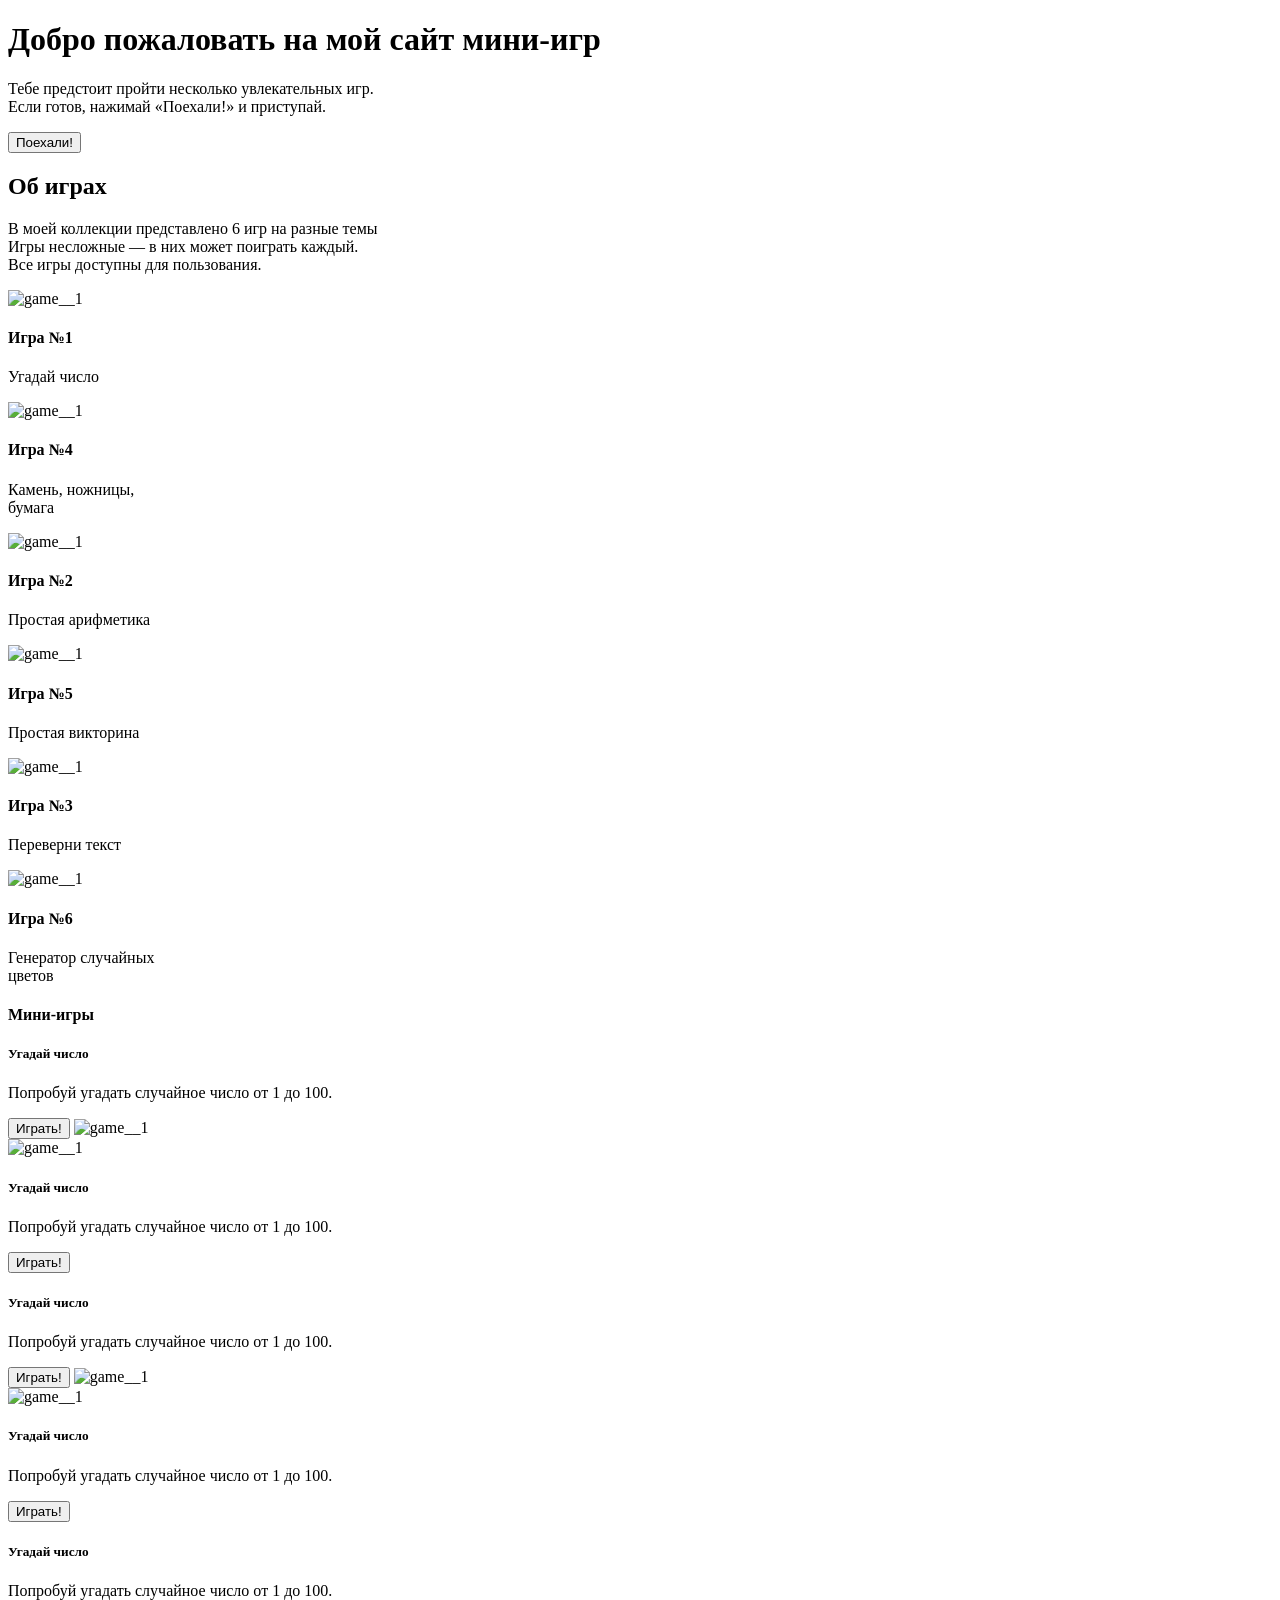
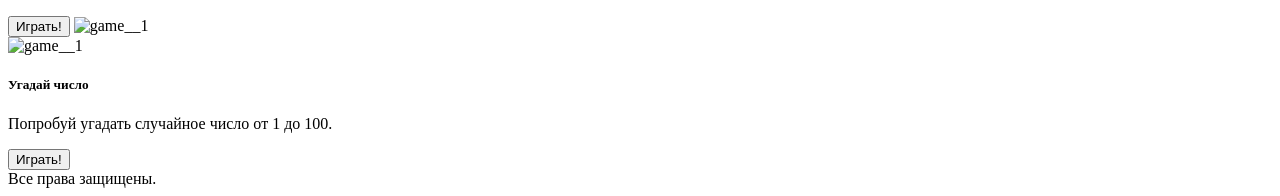
==== index.html @ 3a9af514 "new_project" ====
<!DOCTYPE html>
<html lang="en">

<head>
    <meta charset="UTF-8">
    <meta name="viewport" content="width=device-width, initial-scale=1.0">
    <link rel="stylesheet" href="../game__site/CSS/style.css">
    <link rel="preconnect" href="https://fonts.googleapis.com">
    <link rel="preconnect" href="https://fonts.gstatic.com" crossorigin>
    <link href="https://fonts.googleapis.com/css2?family=Montserrat:wght@400;500;600&display=swap" rel="stylesheet">
    <title>Game__site</title>
</head>

<body>
    <div class="top center">
        <div class="top__content">
            <h1 class="top__title">Добро пожаловать на мой сайт мини-игр</h1>
            <p class="top__subtitle">Тебе предстоит пройти несколько увлекательных игр. <br> Если готов, нажимай
                «Поехали!» и приступай.</p>
            <button class="top__btn">Поехали!</button>
        </div>
    </div>
    <main>
        <div class="for__games center">
            <h2 class="for__games-title">Об играх</h2>
            <p class="for__games-info">В моей коллекции представлено 6 игр на разные темы<br>Игры несложные — в них
                может поиграть каждый.
                <br>Все игры доступны для пользования.
            </p>

            <div class="for__games-wrapper">

                <div class="for__games-box">
                    <div class="for__games-card">
                        <img class="for__games-card__img" src="../game__site/IMG/for__games/card__1.jpeg" alt="game__1">
                        <div class="for__games-card__content">
                            <h4 class="for__games-card__content-title">Игра №1</h4>
                            <p class="for__games-card__content-game-name">Угадай число</p>
                        </div>
                    </div>
                    <div class="for__games-card for__games-card_big">
                        <img class="for__games-card__img" src="../game__site/IMG/for__games/card__4.png" alt="game__1">
                        <div class="for__games-card__content">
                            <h4 class="for__games-card__content-title">Игра №4</h4>
                            <p class="for__games-card__content-game-name">Камень, ножницы,<br>бумага</p>
                        </div>
                    </div>

                </div>

                <div class="for__games-box">
                    <div class="for__games-card">
                        <img class="for__games-card__img" src="../game__site/IMG/for__games/card__2.png" alt="game__1">
                        <div class="for__games-card__content">
                            <h4 class="for__games-card__content-title">Игра №2</h4>
                            <p class="for__games-card__content-game-name">Простая арифметика</p>
                        </div>
                    </div>
                    <div class="for__games-card ">
                        <img class="for__games-card__img" src="../game__site/IMG/for__games/card__5.png" alt="game__1">
                        <div class="for__games-card__content">
                            <h4 class="for__games-card__content-title">Игра №5</h4>
                            <p class="for__games-card__content-game-name">Простая викторина</p>
                        </div>
                    </div>


                </div>
                <div class="for__games-box">
                    <div class="for__games-card">
                        <img class="for__games-card__img" src="../game__site/IMG/for__games/card__3.png" alt="game__1">
                        <div class="for__games-card__content">
                            <h4 class="for__games-card__content-title">Игра №3</h4>
                            <p class="for__games-card__content-game-name">Переверни текст</p>
                        </div>
                    </div>
                    <div class="for__games-card">
                        <img class="for__games-card__img" src="../game__site/IMG/for__games/card__6.png" alt="game__1">
                        <div class="for__games-card__content">
                            <h4 class="for__games-card__content-title">Игра №6</h4>
                            <p class="for__games-card__content-game-name">Генератор случайных <br>цветов</p>
                        </div>
                    </div>


                </div>
            </div>

            <div class="game_list">
                <h4 class="game_list-heading">Мини-игры</h4>

                <div class="game_list-game1">
                    <h5 class="game_list-game1-heading">Угадай число</h5>
                    <p class="game_list-game1-text">Попробуй угадать случайное число от 1 до 100.</p>
                    <button class="game_list-game1-btn">Играть!</button>
                    <img class="game_list-game1-picture" src="IMG/for__games/card__1.jpeg" alt="game__1">
                </div>


                <div class="game_list-game1">
                    <img class="game_list-game1-picture" src="IMG/for__games/card__1.jpeg" alt="game__1">
                    <h5 class="game_list-game1-heading">Угадай число</h5>
                    <p class="game_list-game1-text">Попробуй угадать случайное число от 1 до 100.</p>
                    <button class="game_list-game1-btn">Играть!</button>

                </div>

                <div class="game_list-game1">
                    <h5 class="game_list-game1-heading">Угадай число</h5>
                    <p class="game_list-game1-text">Попробуй угадать случайное число от 1 до 100.</p>
                    <button class="game_list-game1-btn">Играть!</button>
                    <img class="game_list-game1-picture" src="IMG/for__games/card__1.jpeg" alt="game__1">
                </div>


                <div class="game_list-game1">
                    <img class="game_list-game1-picture" src="IMG/for__games/card__1.jpeg" alt="game__1">
                    <h5 class="game_list-game1-heading">Угадай число</h5>
                    <p class="game_list-game1-text">Попробуй угадать случайное число от 1 до 100.</p>
                    <button class="game_list-game1-btn">Играть!</button>

                </div>

                <div class="game_list-game1">
                    <h5 class="game_list-game1-heading">Угадай число</h5>
                    <p class="game_list-game1-text">Попробуй угадать случайное число от 1 до 100.</p>
                    <button class="game_list-game1-btn">Играть!</button>
                    <img class="game_list-game1-picture" src="IMG/for__games/card__1.jpeg" alt="game__1">
                </div>


                <div class="game_list-game1">
                    <img class="game_list-game1-picture" src="IMG/for__games/card__1.jpeg" alt="game__1">
                    <h5 class="game_list-game1-heading">Угадай число</h5>
                    <p class="game_list-game1-text">Попробуй угадать случайное число от 1 до 100.</p>
                    <button class="game_list-game1-btn">Играть!</button>

                </div>


            </div>


    </main>

    <footer class="footer">
        Все права защищены.
    </footer>

    </div>
</body>

</html>
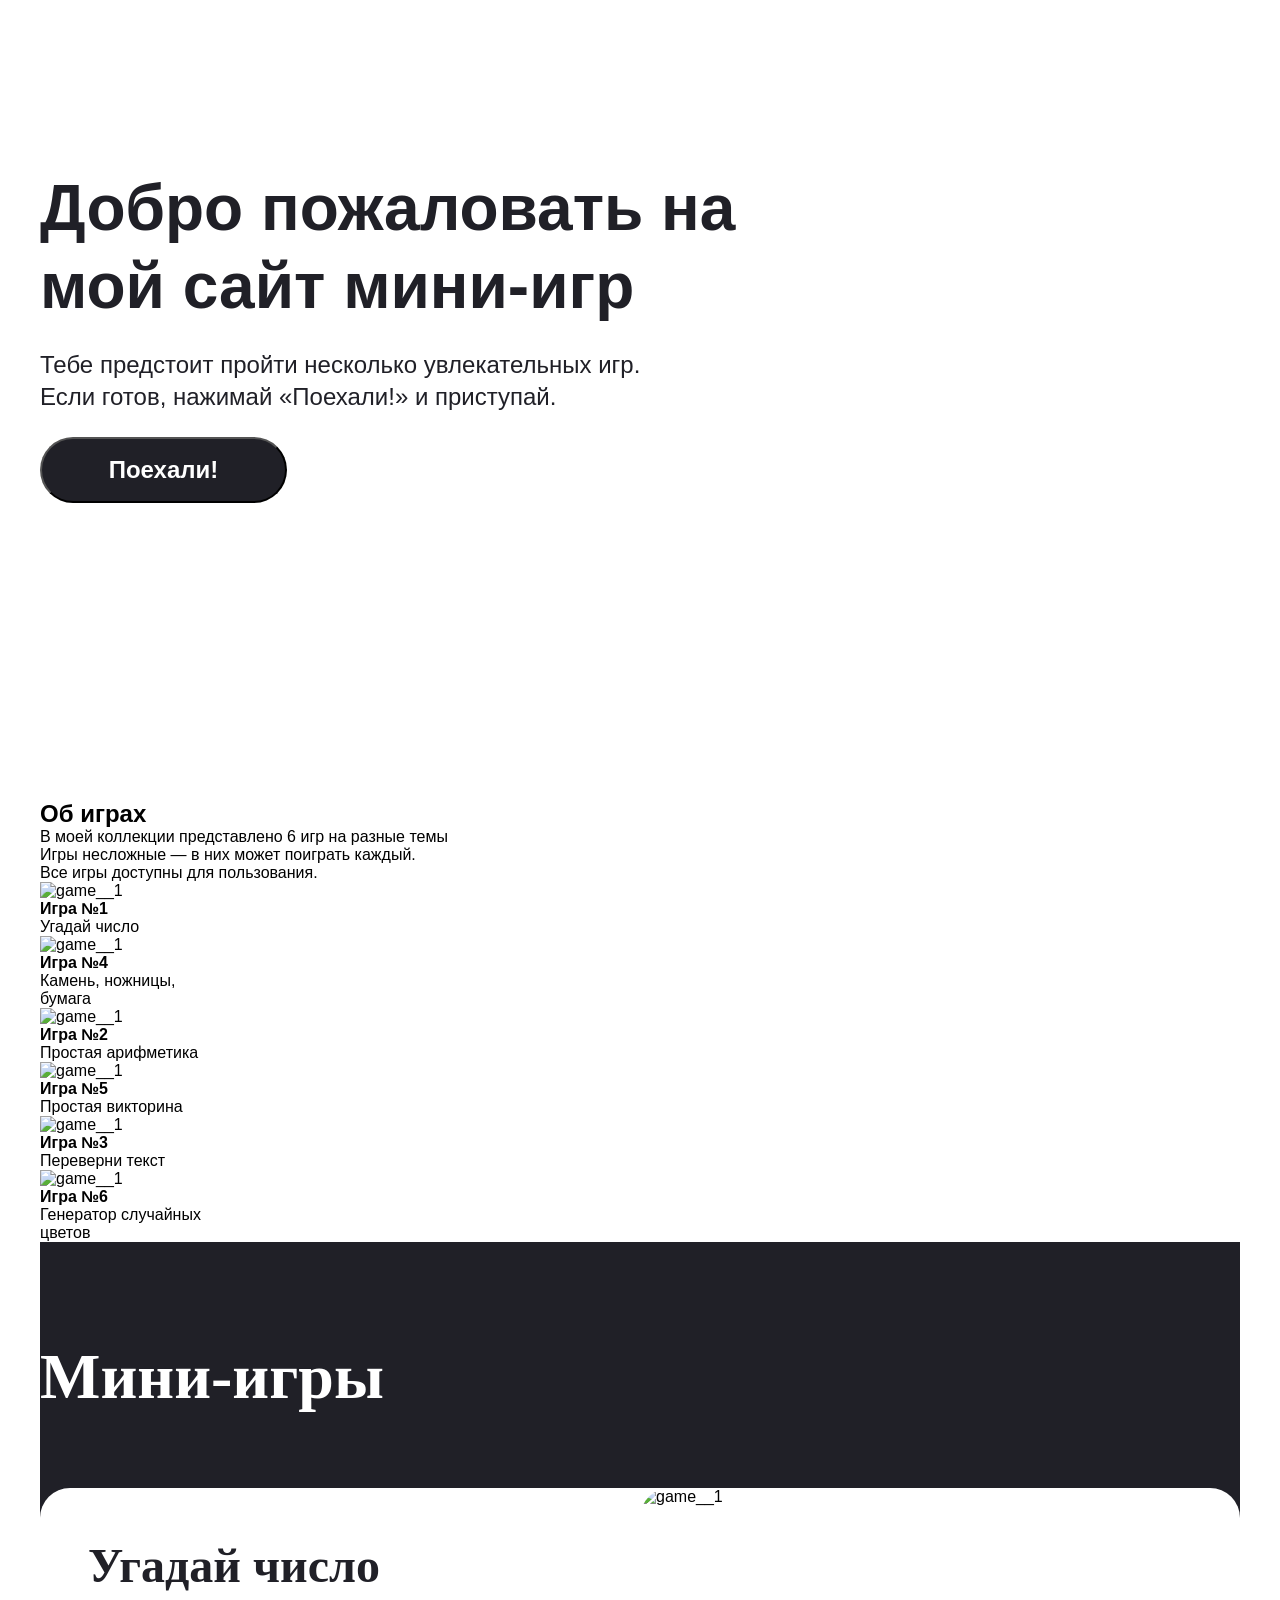
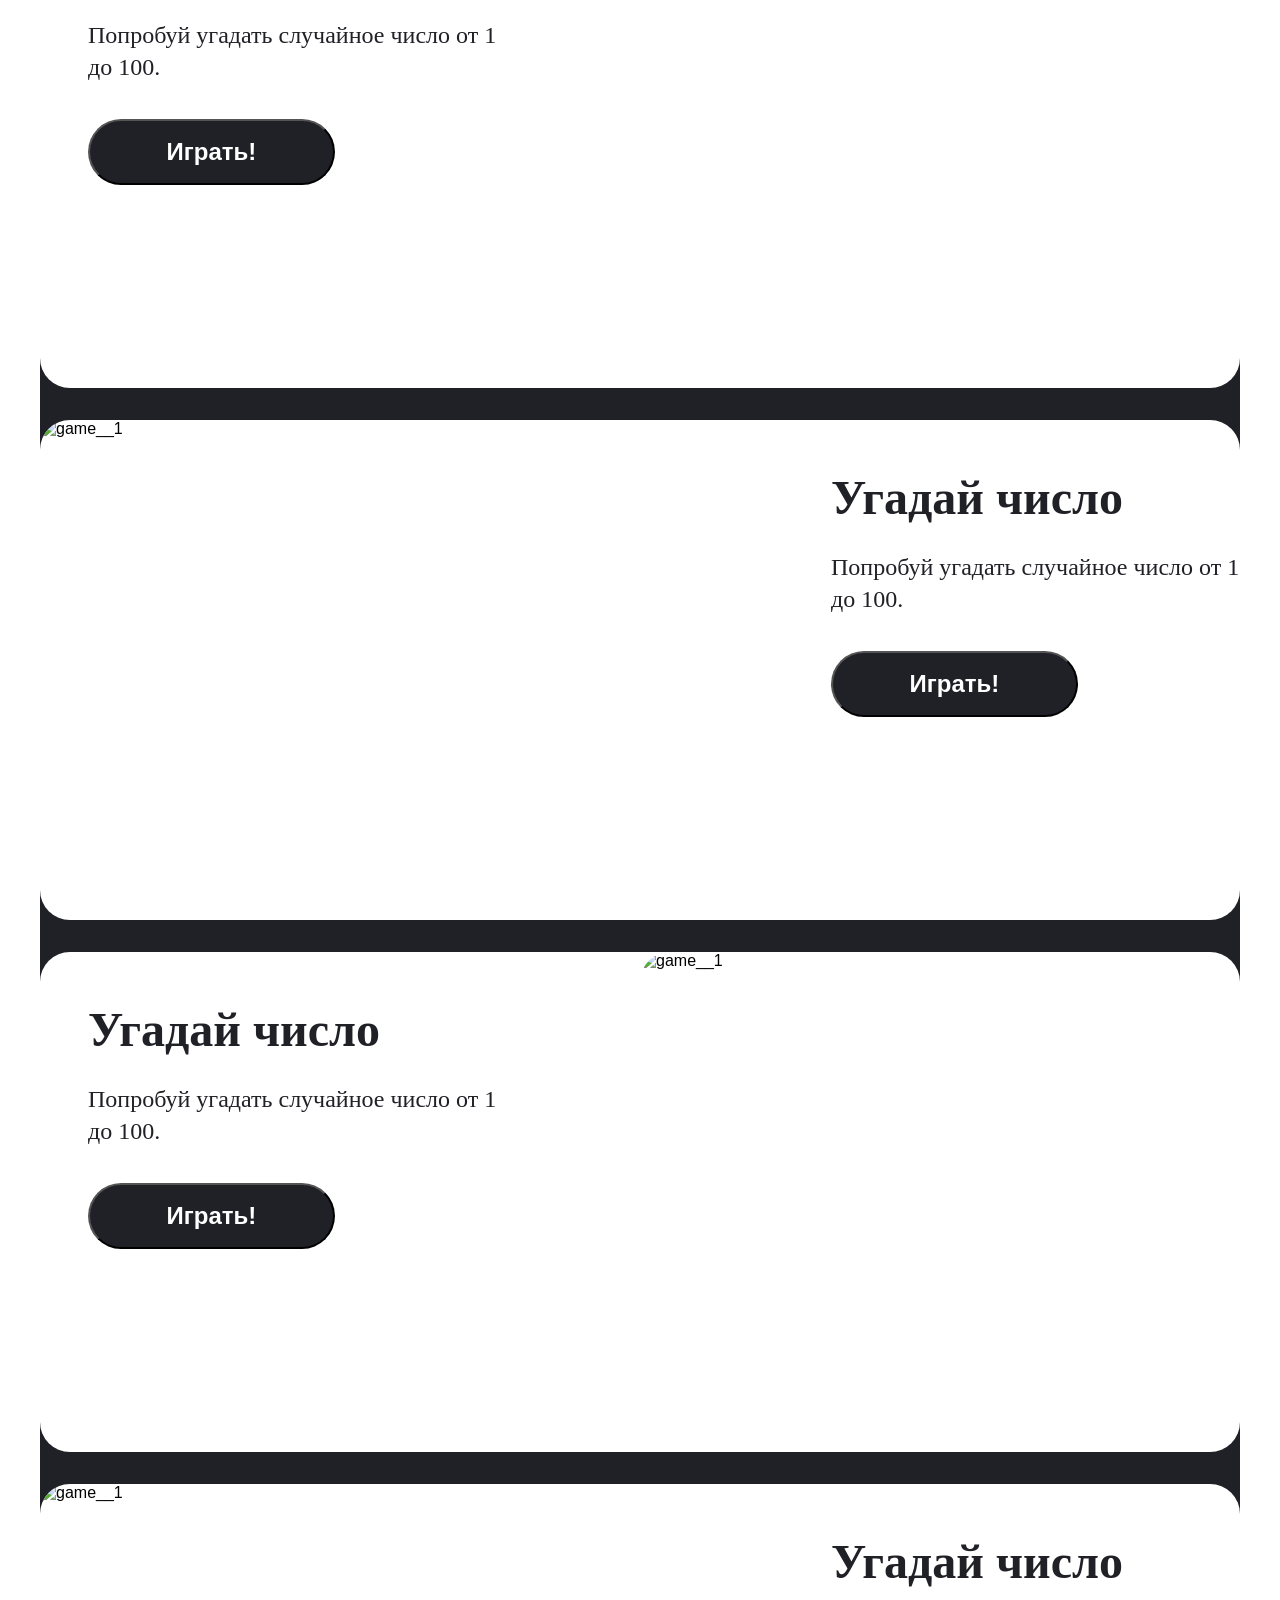
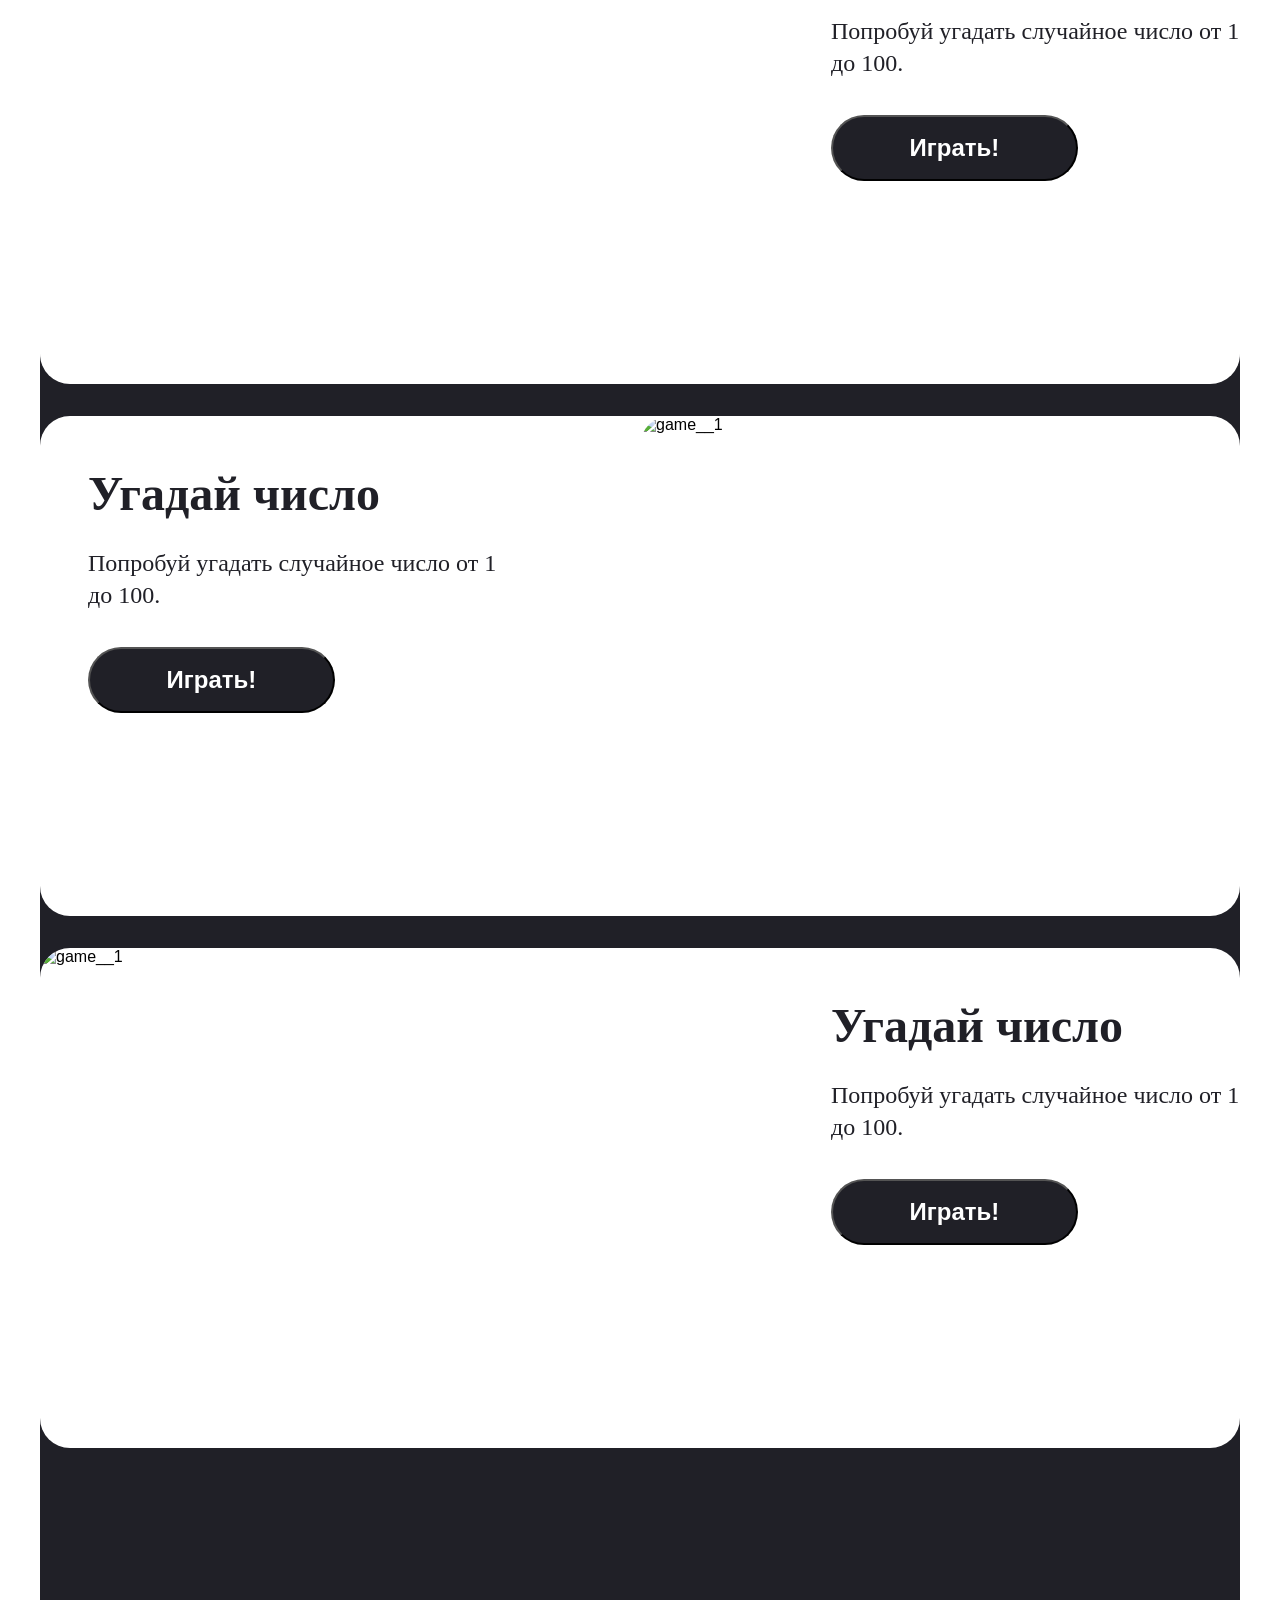
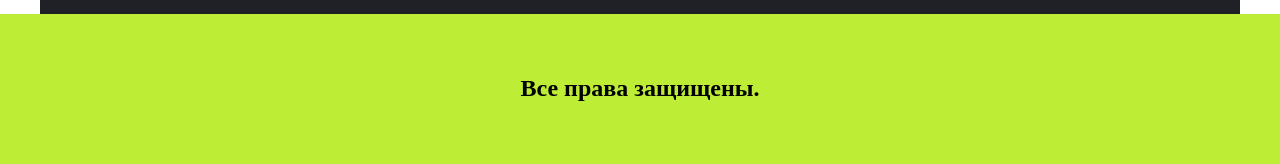
==== commit 6c6d170c: "Merge branch 'main' of https://github.com/lois12/game__site" ====
--- a/index.html
+++ b/index.html
@@ -4,7 +4,7 @@
 <head>
     <meta charset="UTF-8">
     <meta name="viewport" content="width=device-width, initial-scale=1.0">
-    <link rel="stylesheet" href="../game__site/CSS/style.css">
+    <link rel="stylesheet" href="CSS/style.css">
     <link rel="preconnect" href="https://fonts.googleapis.com">
     <link rel="preconnect" href="https://fonts.gstatic.com" crossorigin>
     <link href="https://fonts.googleapis.com/css2?family=Montserrat:wght@400;500;600&display=swap" rel="stylesheet">
--- a/CSS/style.css
+++ b/CSS/style.css
@@ -0,0 +1,305 @@
+html {
+  scroll-behavior: smooth;
+}
+
+a {
+  text-decoration: none;
+}
+
+* {
+  margin: 0;
+  padding: 0;
+  box-sizing: border-box;
+  font-family: "montserrat", sans-serif;
+}
+
+.center {
+  padding-left: calc(50% - 600px);
+  padding-right: calc(50% - 600px);
+}
+
+.top {
+  background-image: url(../IMG/top__img.jpeg);
+  background-repeat: no-repeat;
+  background-position: right;
+  background-size: cover;
+  height: 800px;
+}
+.top__content {
+  display: flex;
+  flex-direction: column;
+  row-gap: 24px;
+  justify-content: start;
+  align-items: start;
+}
+.top__title {
+  color: rgb(32, 32, 39);
+  font-size: 64px;
+  font-weight: 700;
+  line-height: 78px;
+  letter-spacing: 0px;
+  text-align: left;
+  max-width: 769px;
+  padding-top: 169px;
+}
+.top__subtitle {
+  width: 700px;
+  color: rgb(32, 32, 39);
+  font-size: 24px;
+  font-weight: 400;
+  line-height: 32px;
+  letter-spacing: 0px;
+  text-align: left;
+  max-width: 769px;
+}
+.top__btn {
+  width: 247px;
+  height: 66px;
+  border-radius: 60px;
+  background: rgb(32, 32, 39);
+  color: rgb(255, 255, 255);
+  font-size: 24px;
+  font-weight: 600;
+  line-height: 141.69%;
+  letter-spacing: 0%;
+  text-align: center;
+  transition: 2s;
+}
+.top__btn:hover {
+  color: rgb(0, 0, 0);
+  border: 1px solid rgb(0, 0, 0);
+  background: rgb(255, 255, 255);
+  cursor: pointer;
+}
+
+.top__line {
+  background-color: rgb(188, 236, 48);
+}
+
+.line__content {
+  display: flex;
+  align-items: center;
+  gap: 51px;
+}
+
+.separator {
+  background: rgb(32, 32, 39);
+}
+
+.footer {
+  background: rgb(189, 237, 53);
+  background-size: contain;
+}
+.footer__content {
+  color: rgb(0, 0, 0);
+  font-size: 24px;
+  font-weight: 600;
+  line-height: 29px;
+  letter-spacing: 0px;
+  text-align: center;
+  padding-top: 61px;
+  padding-bottom: 60px;
+}
+
+.for-games {
+  box-sizing: border-box;
+  background: url(../IMG/for__games/for__gamesBG.png);
+  background-repeat: no-repeat;
+  background-color: rgb(32, 32, 39);
+  background-position: center;
+  background-size: cover;
+  padding-bottom: 50px;
+}
+
+.for-games__title {
+  color: rgb(255, 255, 255);
+  font-size: 64px;
+  font-weight: 700;
+  line-height: 78px;
+  letter-spacing: 0px;
+  text-align: left;
+  padding-top: 94px;
+  padding-bottom: 24px;
+}
+
+.for-games__info {
+  color: rgb(255, 255, 255);
+  font-size: 24px;
+  font-weight: 400;
+  line-height: 32px;
+  letter-spacing: 0px;
+  text-align: left;
+  padding-bottom: 72px;
+  width: 788px;
+}
+
+.for-games__box {
+  display: flex;
+  flex-direction: column;
+  flex-wrap: wrap;
+  gap: 32px;
+}
+
+.for-games__wrapper {
+  display: flex;
+  gap: 32px;
+}
+
+.for-games__card {
+  background-color: rgb(255, 255, 255);
+  width: 378px;
+  border-radius: 30px;
+}
+
+.for-games__card-img {
+  border-radius: 30px;
+}
+
+.for-games__card-content {
+  display: flex;
+  flex-direction: column;
+  row-gap: 26px;
+  padding: 32px 36px 32px 32px;
+}
+
+.for-games__card-content-title {
+  color: rgb(32, 32, 39);
+  font-size: 16px;
+  font-weight: 500;
+  line-height: 110%;
+  letter-spacing: 0px;
+  text-align: left;
+  border-radius: 52.58px;
+  background: rgb(247, 247, 247);
+  width: 108px;
+  height: 36px;
+  padding-left: 16px;
+  padding-right: 16px;
+  padding-top: 8px;
+  padding-bottom: 10px;
+}
+
+.for-games__card-content-game-name {
+  width: 300px;
+  color: rgb(32, 32, 39);
+  font-size: 32px;
+  font-weight: 700;
+  line-height: 39px;
+  letter-spacing: 0px;
+  text-align: left;
+}
+
+.for-games__card:hover {
+  transform: scale(103%);
+  transition-delay: 0.2s;
+  transition: 0, 3s;
+}
+
+.game_list {
+  background-color: rgb(32, 32, 39);
+  box-sizing: border-box;
+  background: url(../IMG/for__games/for__gamesBG.png);
+  background-repeat: no-repeat;
+  background-color: rgb(32, 32, 39);
+  background-position: center;
+  background-size: cover;
+  padding-bottom: 134px;
+}
+
+.game_list-heading {
+  color: rgb(255, 255, 255);
+  font-family: Montserrat;
+  font-size: 64px;
+  font-weight: 700;
+  line-height: 78px;
+  letter-spacing: 0px;
+  text-align: left;
+  padding-top: 96px;
+  padding-bottom: 72px;
+}
+
+.game_list-game1 {
+  display: flex;
+  flex-direction: column;
+  flex-wrap: wrap;
+  height: 500px;
+  background-color: rgb(255, 255, 255);
+  justify-content: flex-start;
+  align-items: flex-start;
+  border-radius: 30px;
+  align-content: space-between;
+  margin-bottom: 32px;
+}
+
+.game_list-game1:hover {
+  transform: scale(103%);
+  transition-delay: 0.2s;
+  transition: 0, 3s;
+}
+
+.game_list-game1-heading {
+  color: rgb(32, 32, 39);
+  font-family: Montserrat;
+  font-size: 48px;
+  font-weight: 700;
+  line-height: 59px;
+  letter-spacing: 0px;
+  text-align: left;
+  padding-top: 48px;
+  padding-left: 48px;
+}
+
+.game_list-game1-text {
+  color: rgb(32, 32, 39);
+  font-family: Montserrat;
+  font-size: 24px;
+  font-weight: 400;
+  line-height: 32px;
+  letter-spacing: 0px;
+  text-align: left;
+  padding-top: 24px;
+  padding-left: 48px;
+  width: 457px;
+}
+
+.game_list-game1-btn {
+  margin-top: 36px;
+  margin-left: 48px;
+  width: 247px;
+  height: 66px;
+  border-radius: 60px;
+  background: rgb(32, 32, 39);
+  color: rgb(255, 255, 255);
+  font-size: 24px;
+  font-weight: 600;
+  line-height: 141.69%;
+  letter-spacing: 0%;
+  text-align: center;
+}
+
+.game_list-game1-btn:hover {
+  color: rgb(0, 0, 0);
+  border: 1px solid rgb(0, 0, 0);
+  background: rgb(255, 255, 255);
+  cursor: pointer;
+}
+
+.game_list-game1-picture {
+  width: 600px;
+  height: 500px;
+  flex-direction: column;
+  border-radius: 30px;
+}
+
+.footer {
+  height: 150px;
+  background-color: rgb(189, 237, 53);
+  color: rgb(0, 0, 0);
+  font-family: Montserrat;
+  font-size: 24px;
+  font-weight: 600;
+  line-height: 29px;
+  letter-spacing: 0px;
+  text-align: center;
+  padding-top: 60px;
+}/*# sourceMappingURL=style.css.map */
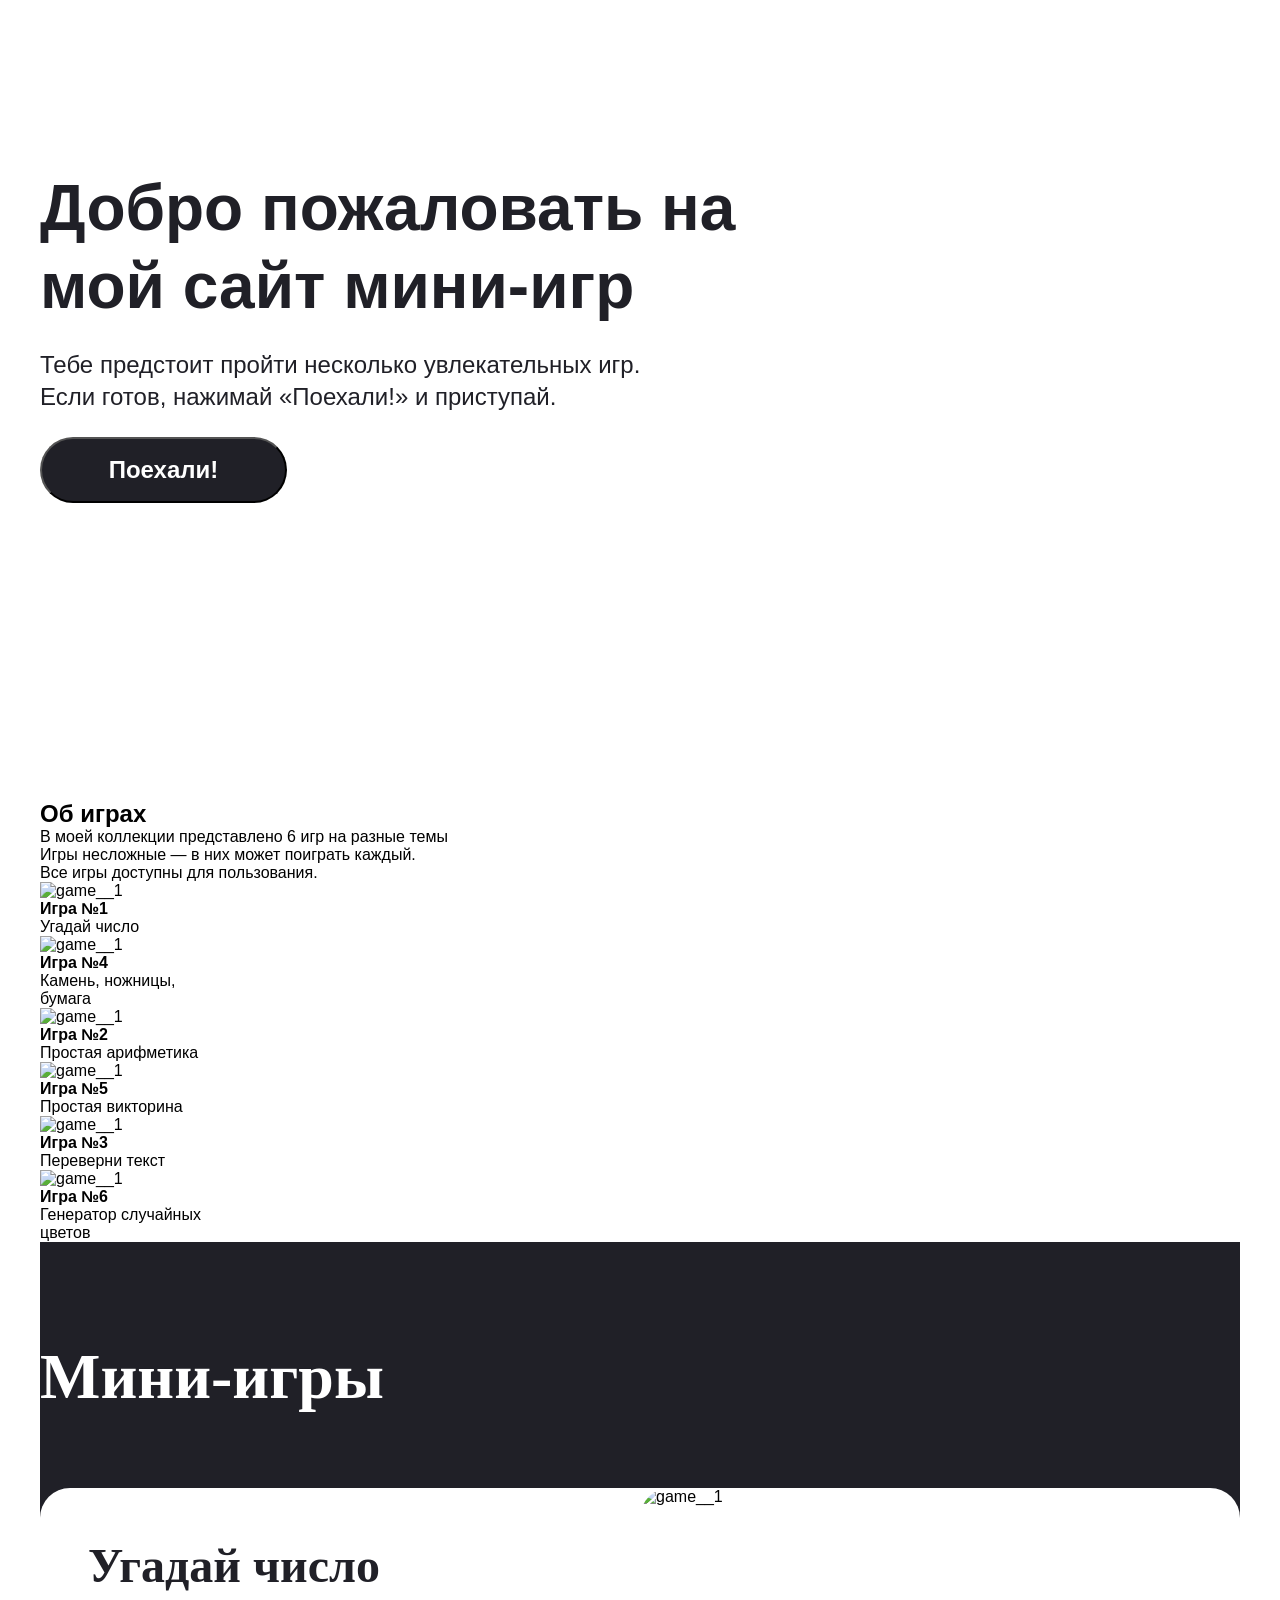
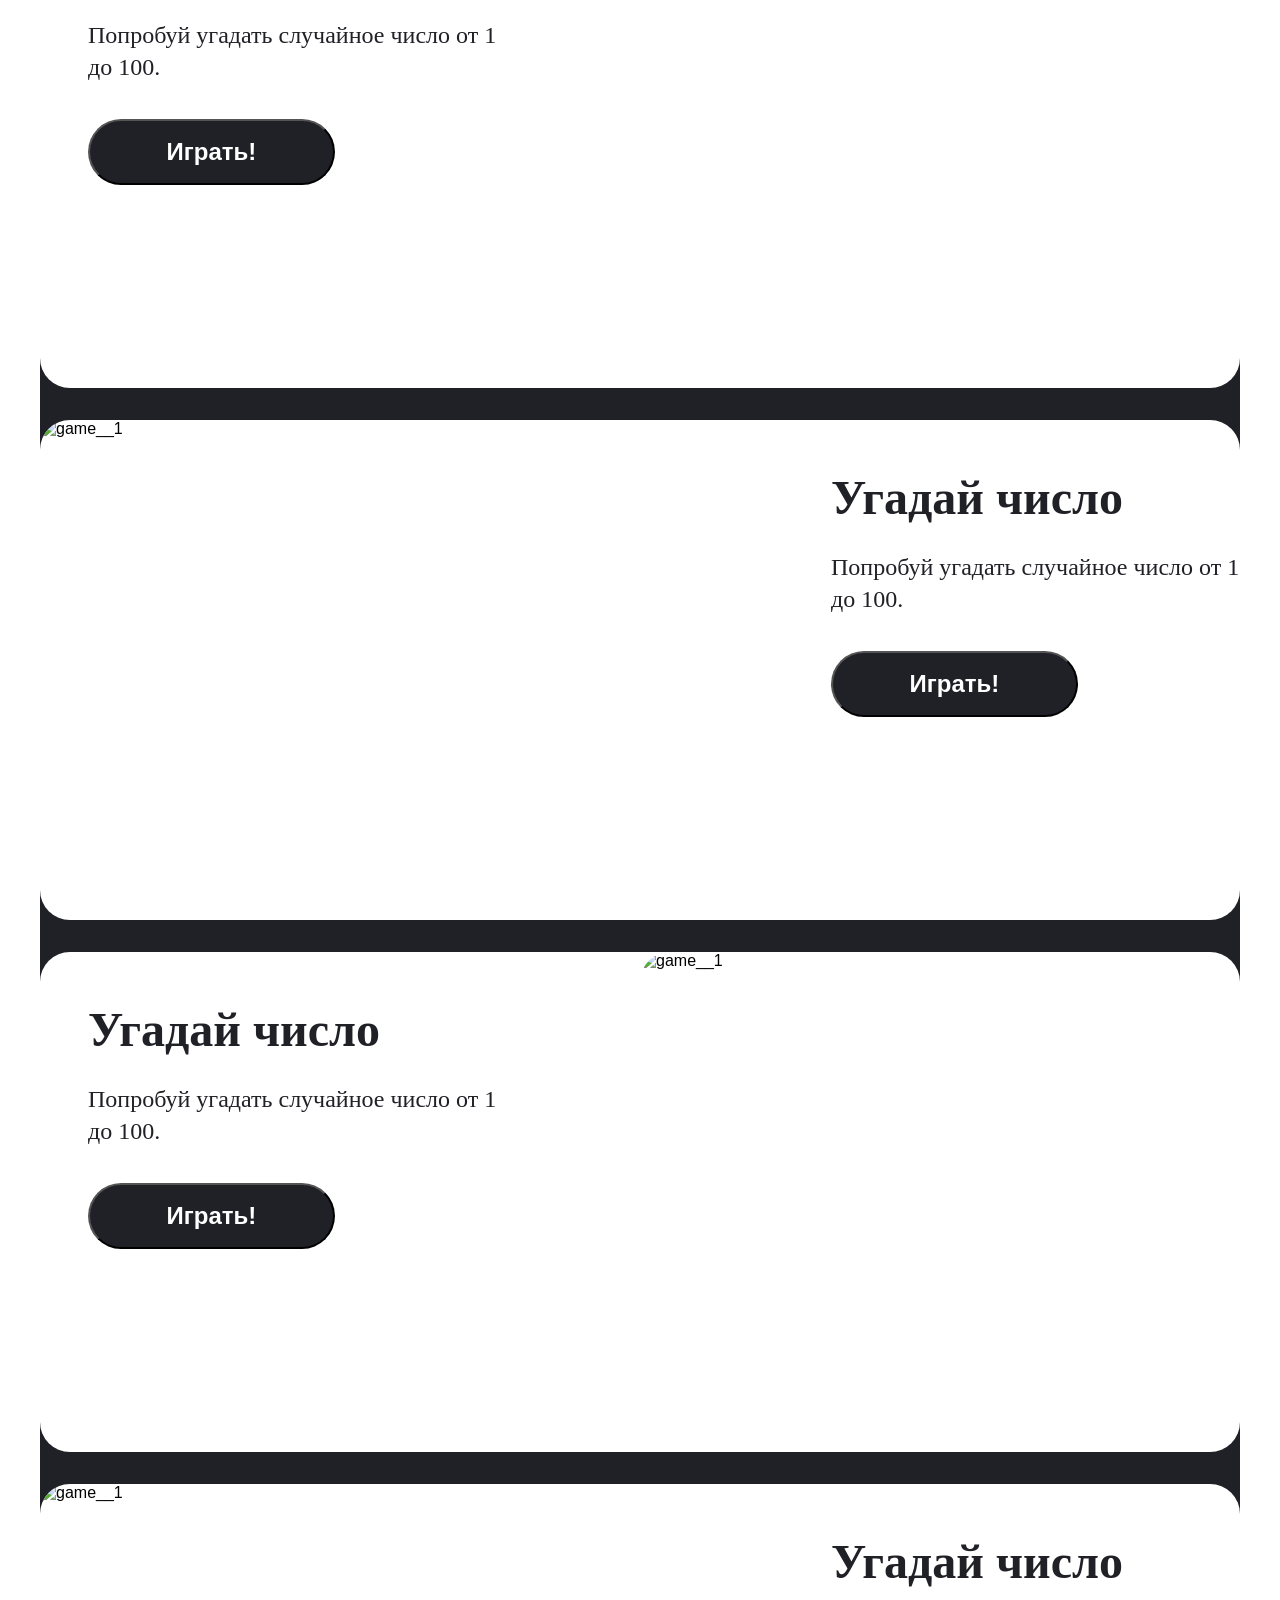
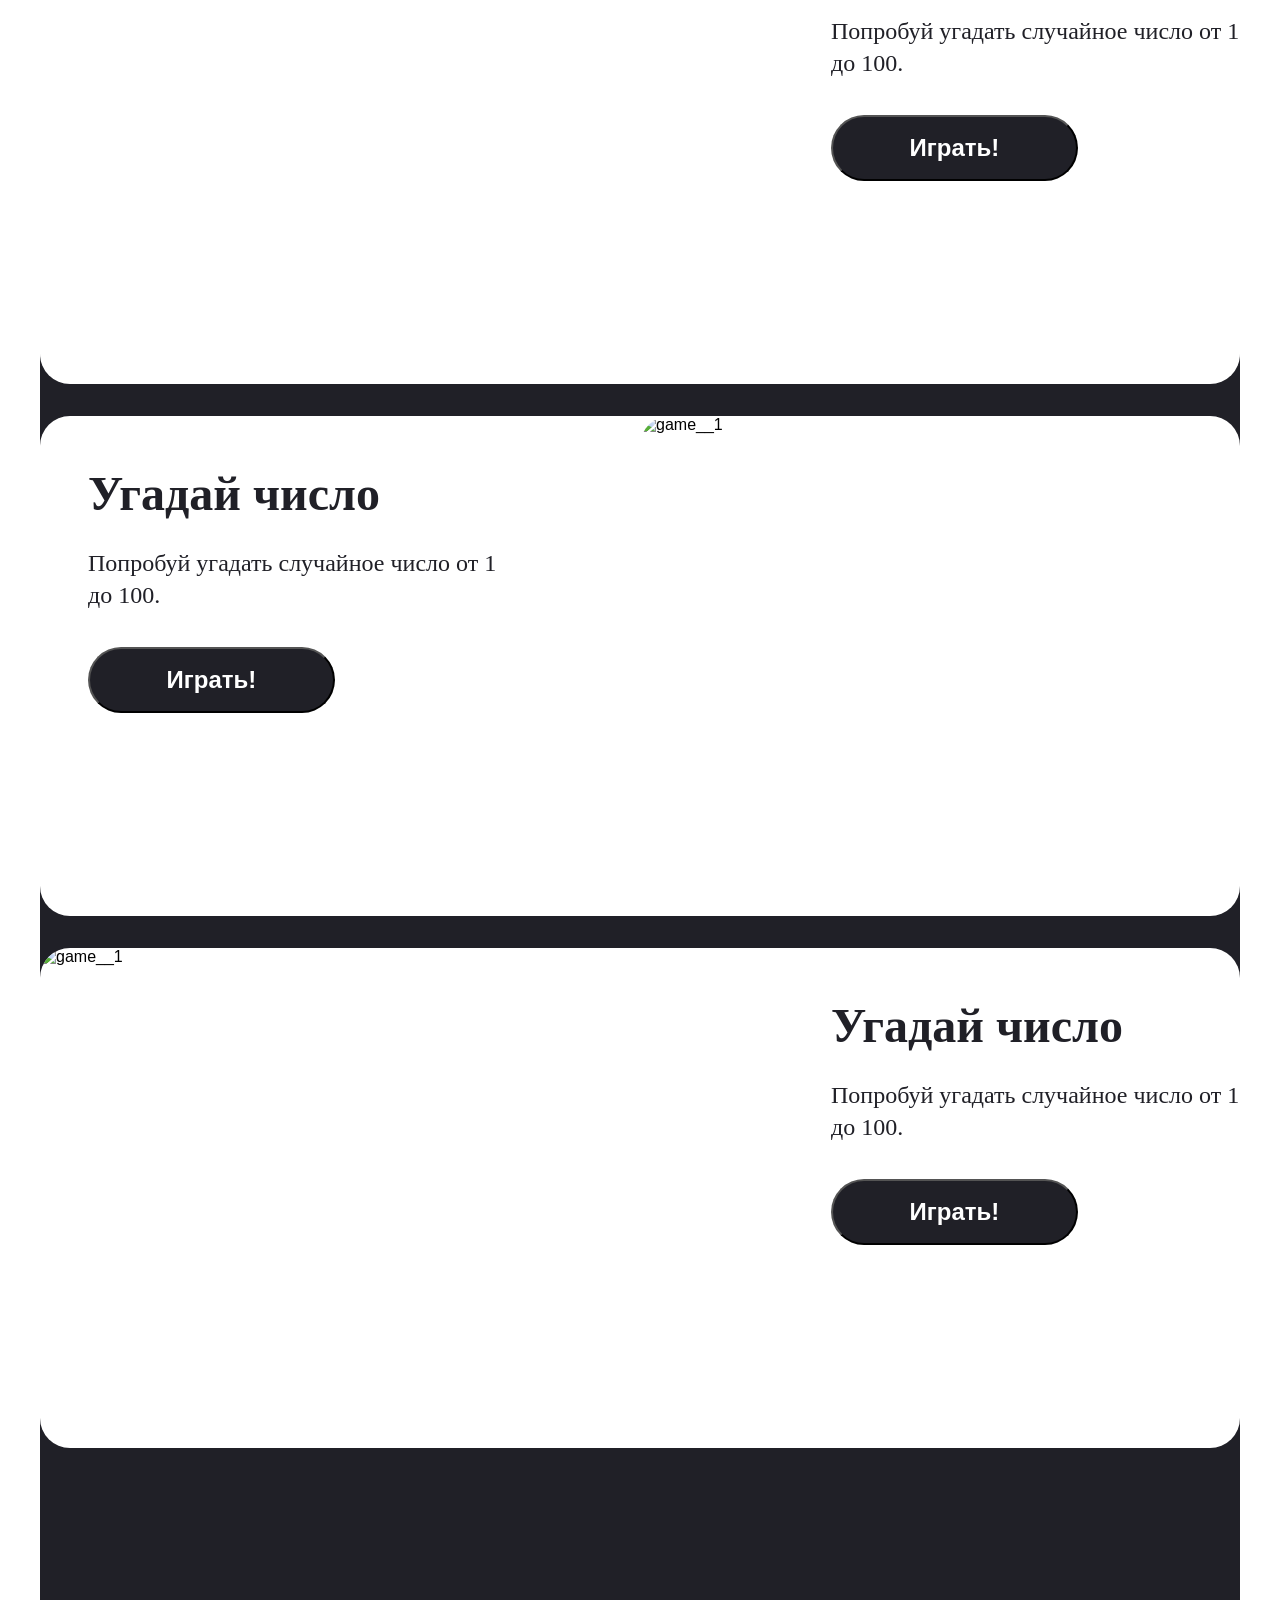
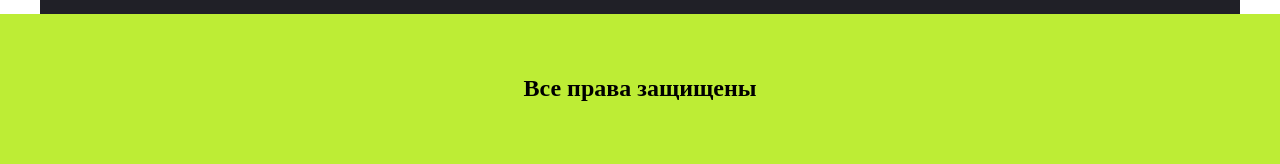
==== commit 03854051: "message" ====
--- a/index.html
+++ b/index.html
@@ -144,7 +144,7 @@
     </main>
 
     <footer class="footer">
-        Все права защищены.
+        Все права защищены
     </footer>
 
     </div>
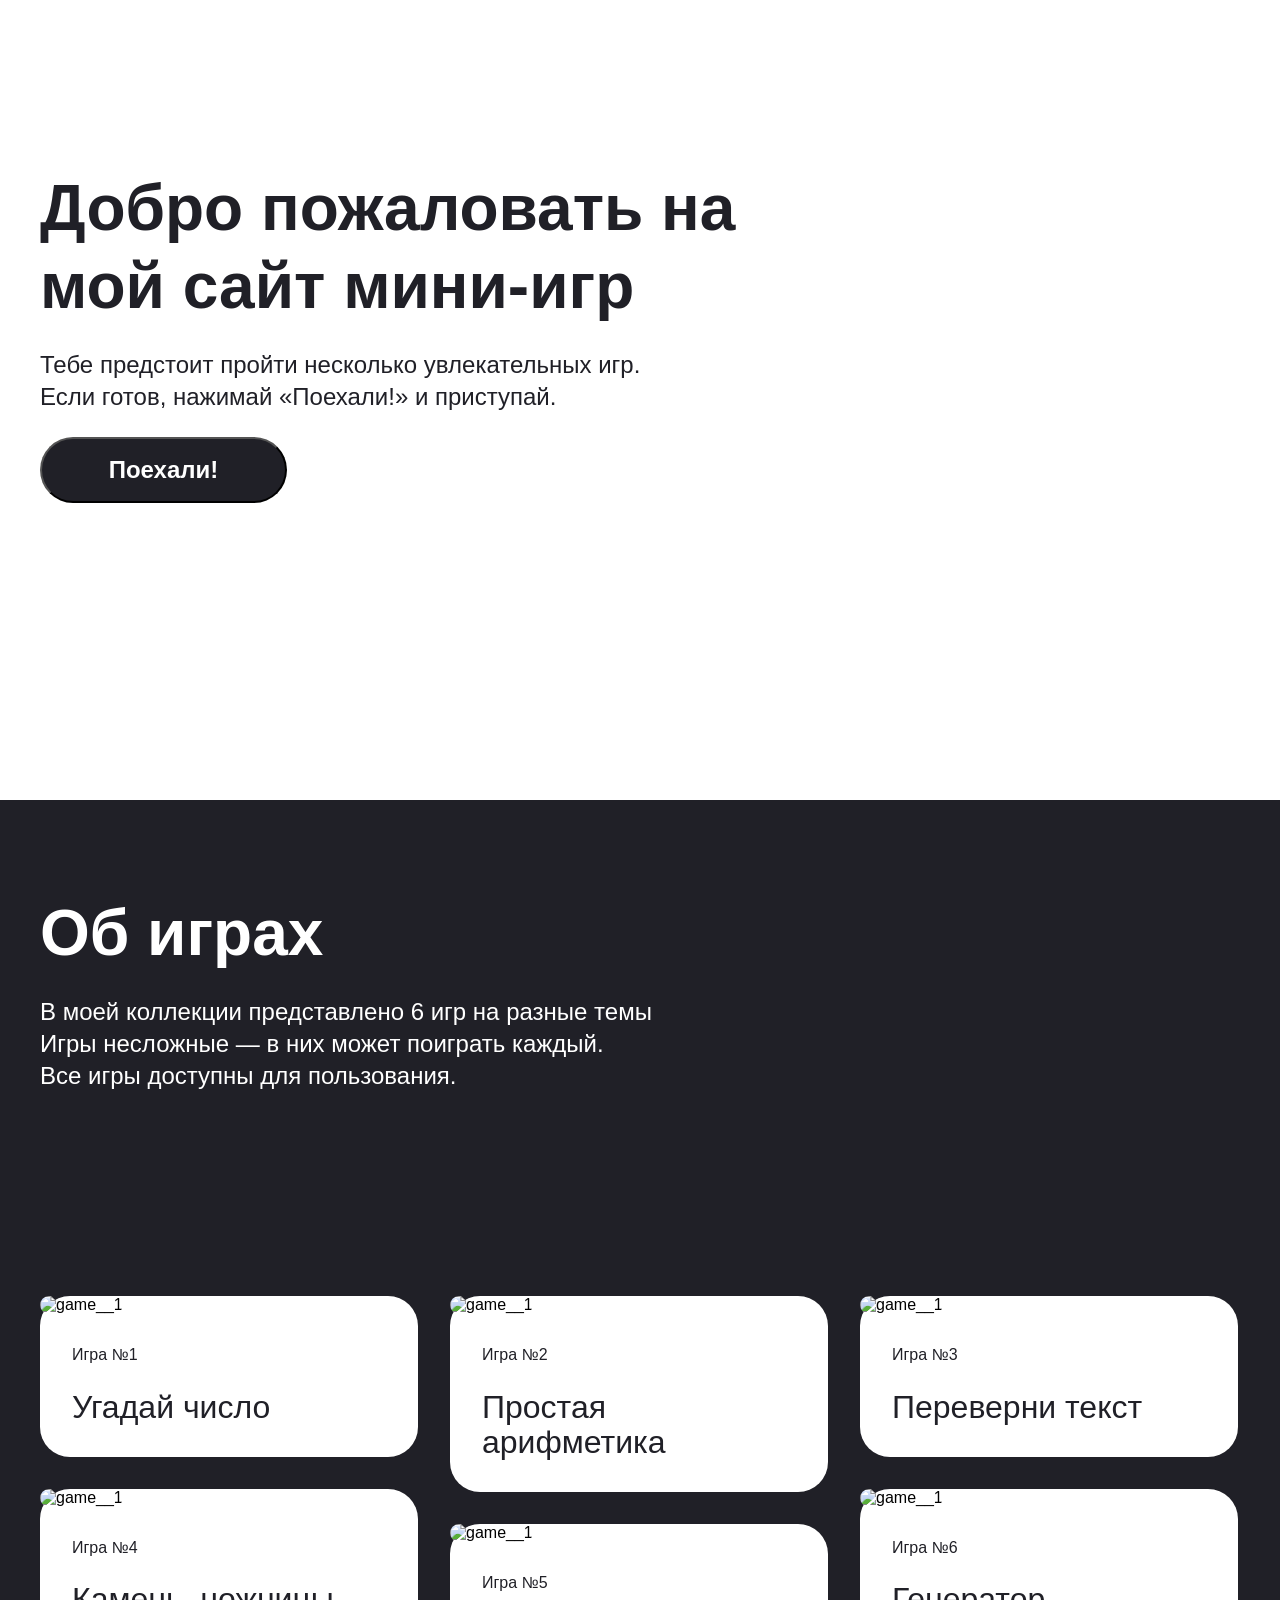
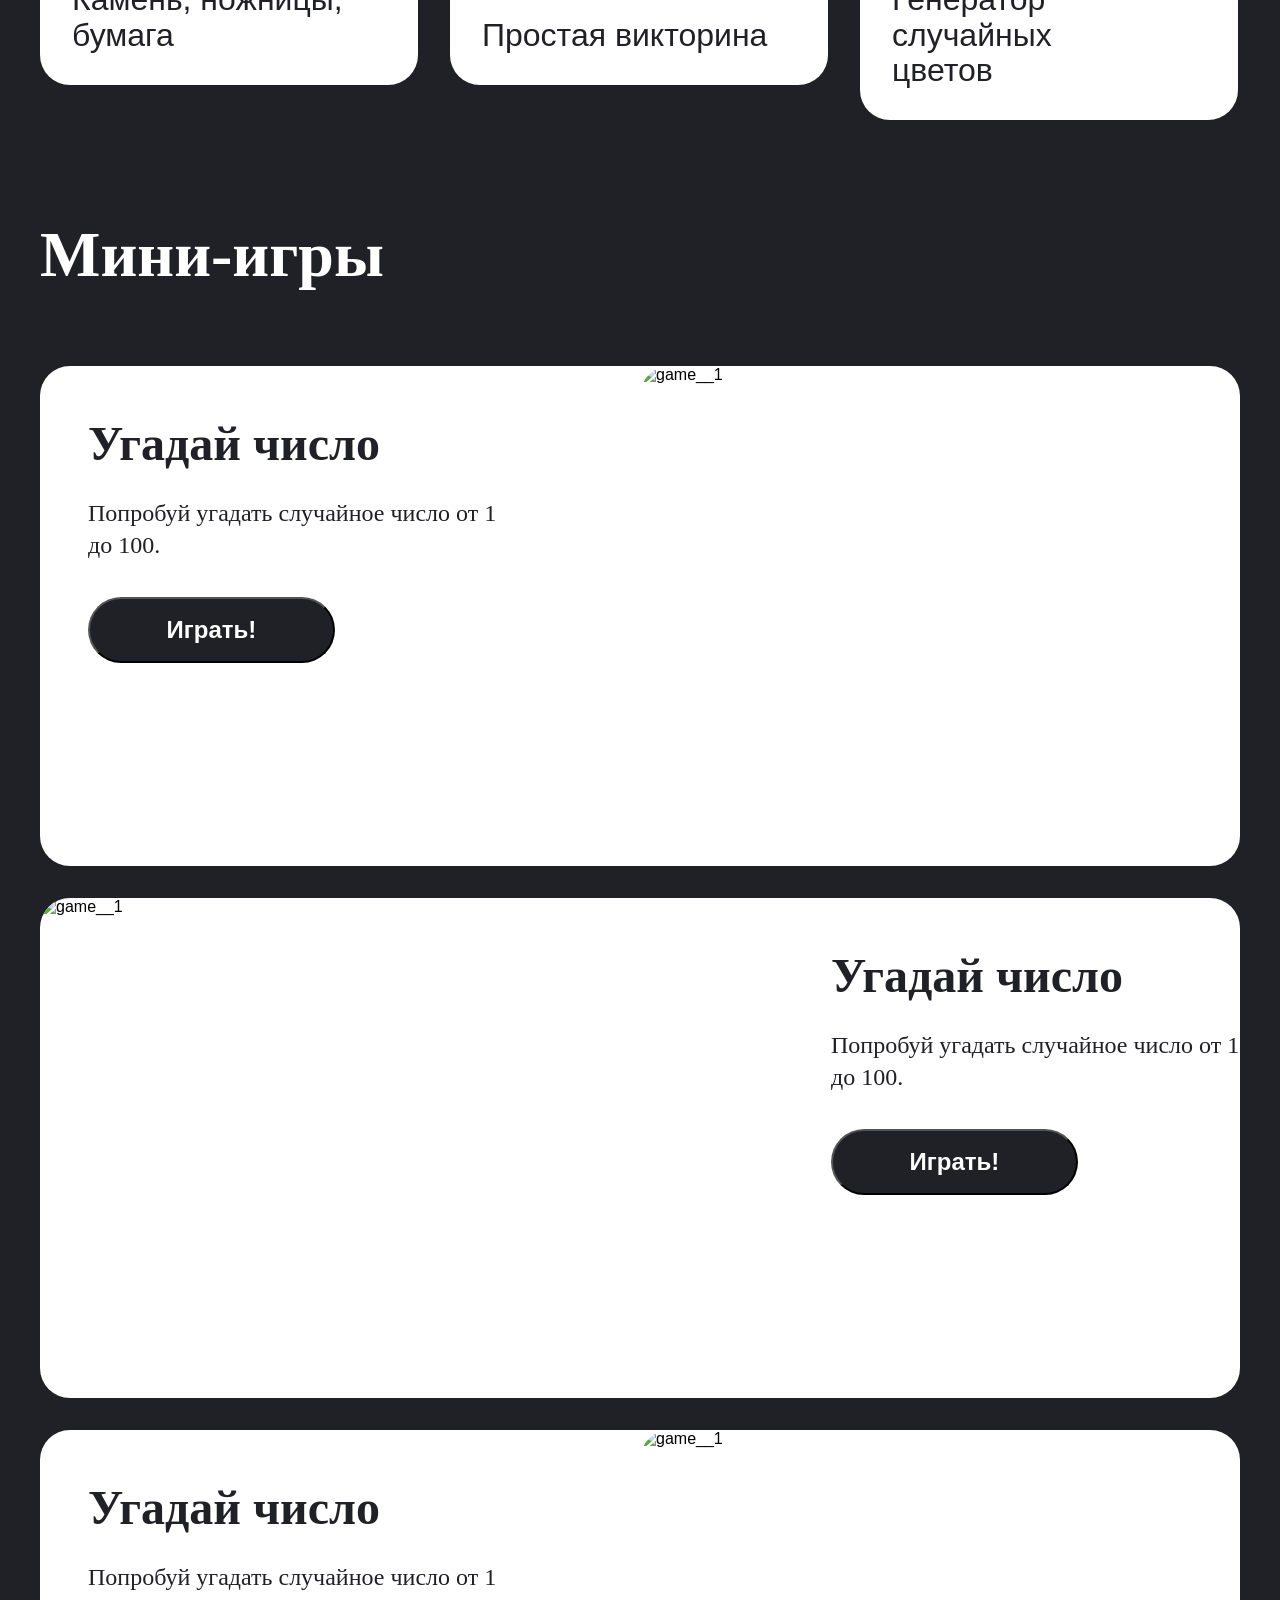
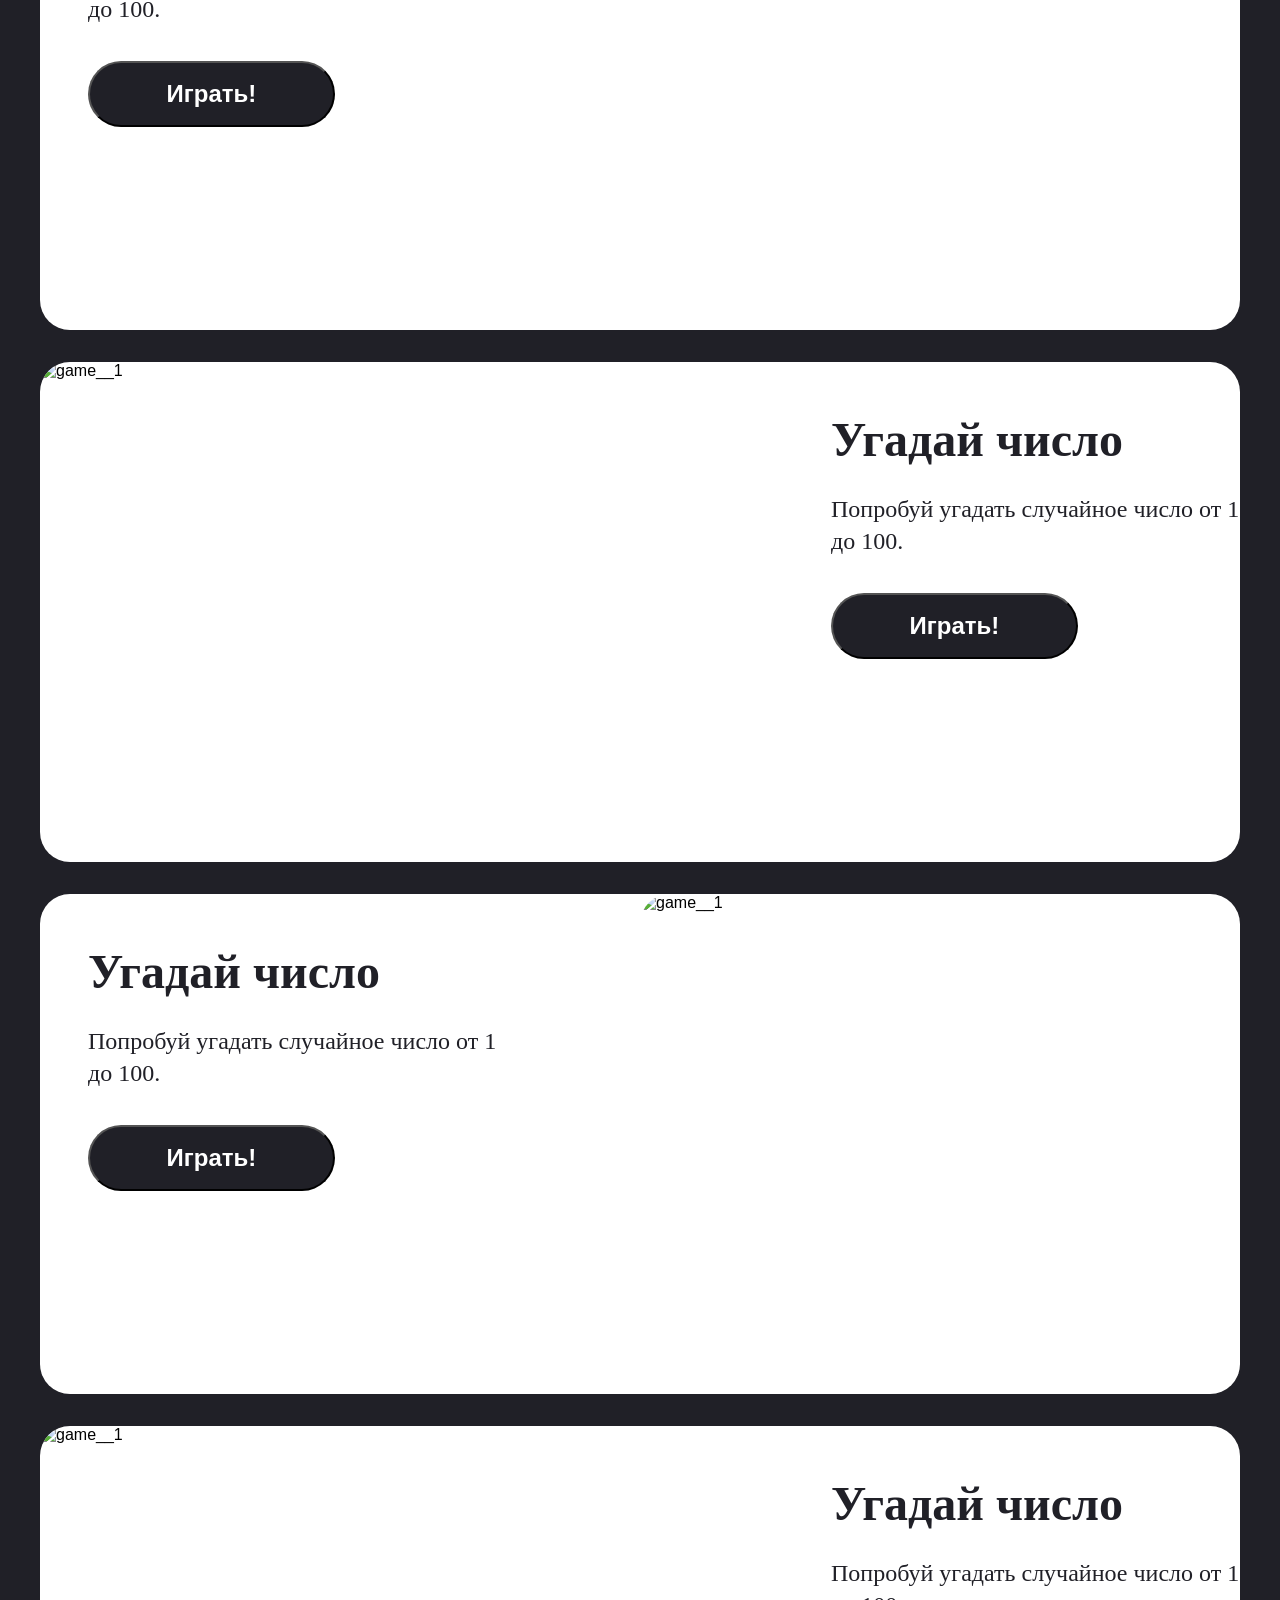
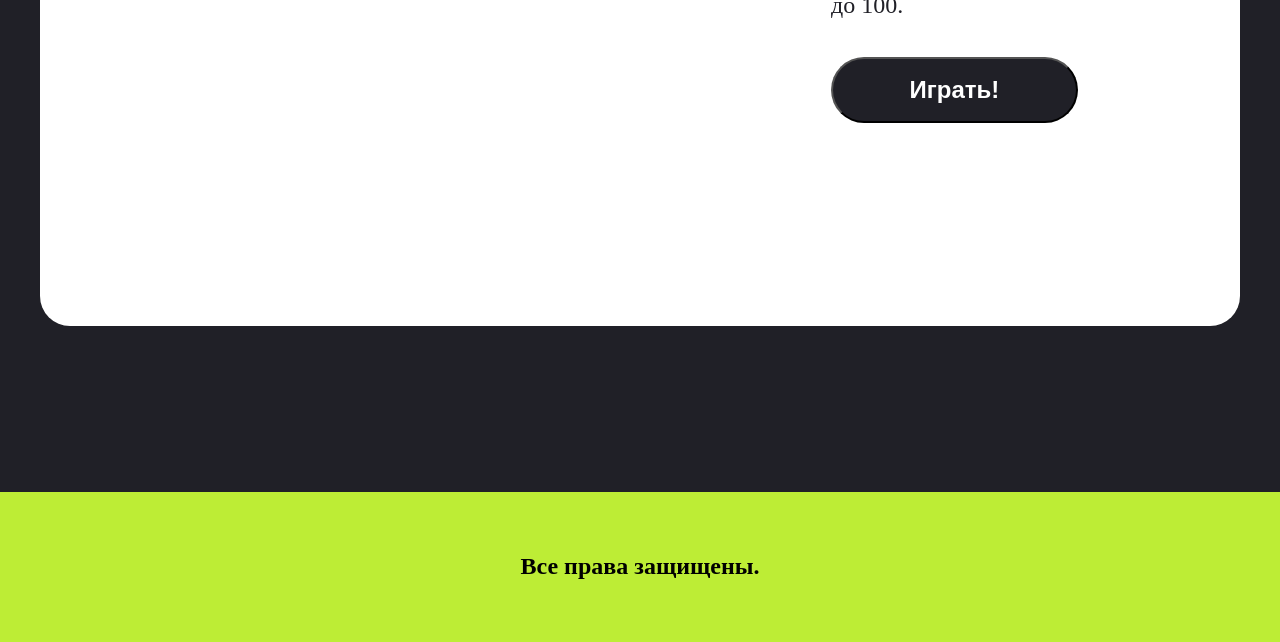
==== commit ba38a9ca: "homework 2.5" ====
--- a/index.html
+++ b/index.html
@@ -144,10 +144,14 @@
     </main>
 
     <footer class="footer">
-        Все права защищены
+        Все права защищены.
     </footer>
 
     </div>
+
+    <script src="Script.js"></script>
+
+
 </body>
 
 </html>
--- a/CSS/style.css
+++ b/CSS/style.css
@@ -1,11 +1,3 @@
-html {
-  scroll-behavior: smooth;
-}
-
-a {
-  text-decoration: none;
-}
-
 * {
   margin: 0;
   padding: 0;
@@ -21,7 +13,7 @@
 .top {
   background-image: url(../IMG/top__img.jpeg);
   background-repeat: no-repeat;
-  background-position: right;
+  background-position: center;
   background-size: cover;
   height: 800px;
 }
@@ -43,7 +35,6 @@
   padding-top: 169px;
 }
 .top__subtitle {
-  width: 700px;
   color: rgb(32, 32, 39);
   font-size: 24px;
   font-weight: 400;
@@ -72,46 +63,16 @@
   cursor: pointer;
 }
 
-.top__line {
-  background-color: rgb(188, 236, 48);
-}
-
-.line__content {
-  display: flex;
-  align-items: center;
-  gap: 51px;
-}
-
-.separator {
-  background: rgb(32, 32, 39);
-}
-
-.footer {
-  background: rgb(189, 237, 53);
-  background-size: contain;
-}
-.footer__content {
-  color: rgb(0, 0, 0);
-  font-size: 24px;
-  font-weight: 600;
-  line-height: 29px;
-  letter-spacing: 0px;
-  text-align: center;
-  padding-top: 61px;
-  padding-bottom: 60px;
-}
-
-.for-games {
+.for__games {
+  background-color: rgb(32, 32, 39);
   box-sizing: border-box;
   background: url(../IMG/for__games/for__gamesBG.png);
   background-repeat: no-repeat;
   background-color: rgb(32, 32, 39);
   background-position: center;
   background-size: cover;
-  padding-bottom: 50px;
-}
-
-.for-games__title {
+}
+.for__games-title {
   color: rgb(255, 255, 255);
   font-size: 64px;
   font-weight: 700;
@@ -121,8 +82,7 @@
   padding-top: 94px;
   padding-bottom: 24px;
 }
-
-.for-games__info {
+.for__games-info {
   color: rgb(255, 255, 255);
   font-size: 24px;
   font-weight: 400;
@@ -132,64 +92,50 @@
   padding-bottom: 72px;
   width: 788px;
 }
-
-.for-games__box {
+.for__games-box {
   display: flex;
   flex-direction: column;
   flex-wrap: wrap;
   gap: 32px;
-}
-
-.for-games__wrapper {
+  padding-top: 132px;
+}
+.for__games-wrapper {
   display: flex;
   gap: 32px;
 }
 
-.for-games__card {
+.for__games-card {
   background-color: rgb(255, 255, 255);
   width: 378px;
   border-radius: 30px;
 }
-
-.for-games__card-img {
-  border-radius: 30px;
-}
-
-.for-games__card-content {
+.for__games-card__img {
+  border-radius: 30px;
+}
+.for__games-card__content {
   display: flex;
   flex-direction: column;
   row-gap: 26px;
   padding: 32px 36px 32px 32px;
 }
-
-.for-games__card-content-title {
+.for__games-card__content-title {
   color: rgb(32, 32, 39);
   font-size: 16px;
   font-weight: 500;
   line-height: 110%;
   letter-spacing: 0px;
   text-align: left;
-  border-radius: 52.58px;
-  background: rgb(247, 247, 247);
-  width: 108px;
-  height: 36px;
-  padding-left: 16px;
-  padding-right: 16px;
-  padding-top: 8px;
-  padding-bottom: 10px;
-}
-
-.for-games__card-content-game-name {
-  width: 300px;
+}
+.for__games-card__content-game-name {
   color: rgb(32, 32, 39);
   font-size: 32px;
-  font-weight: 700;
-  line-height: 39px;
-  letter-spacing: 0px;
-  text-align: left;
-}
-
-.for-games__card:hover {
+  font-weight: 500;
+  line-height: 110%;
+  letter-spacing: 0px;
+  text-align: left;
+}
+
+.for__games-card:hover {
   transform: scale(103%);
   transition-delay: 0.2s;
   transition: 0, 3s;
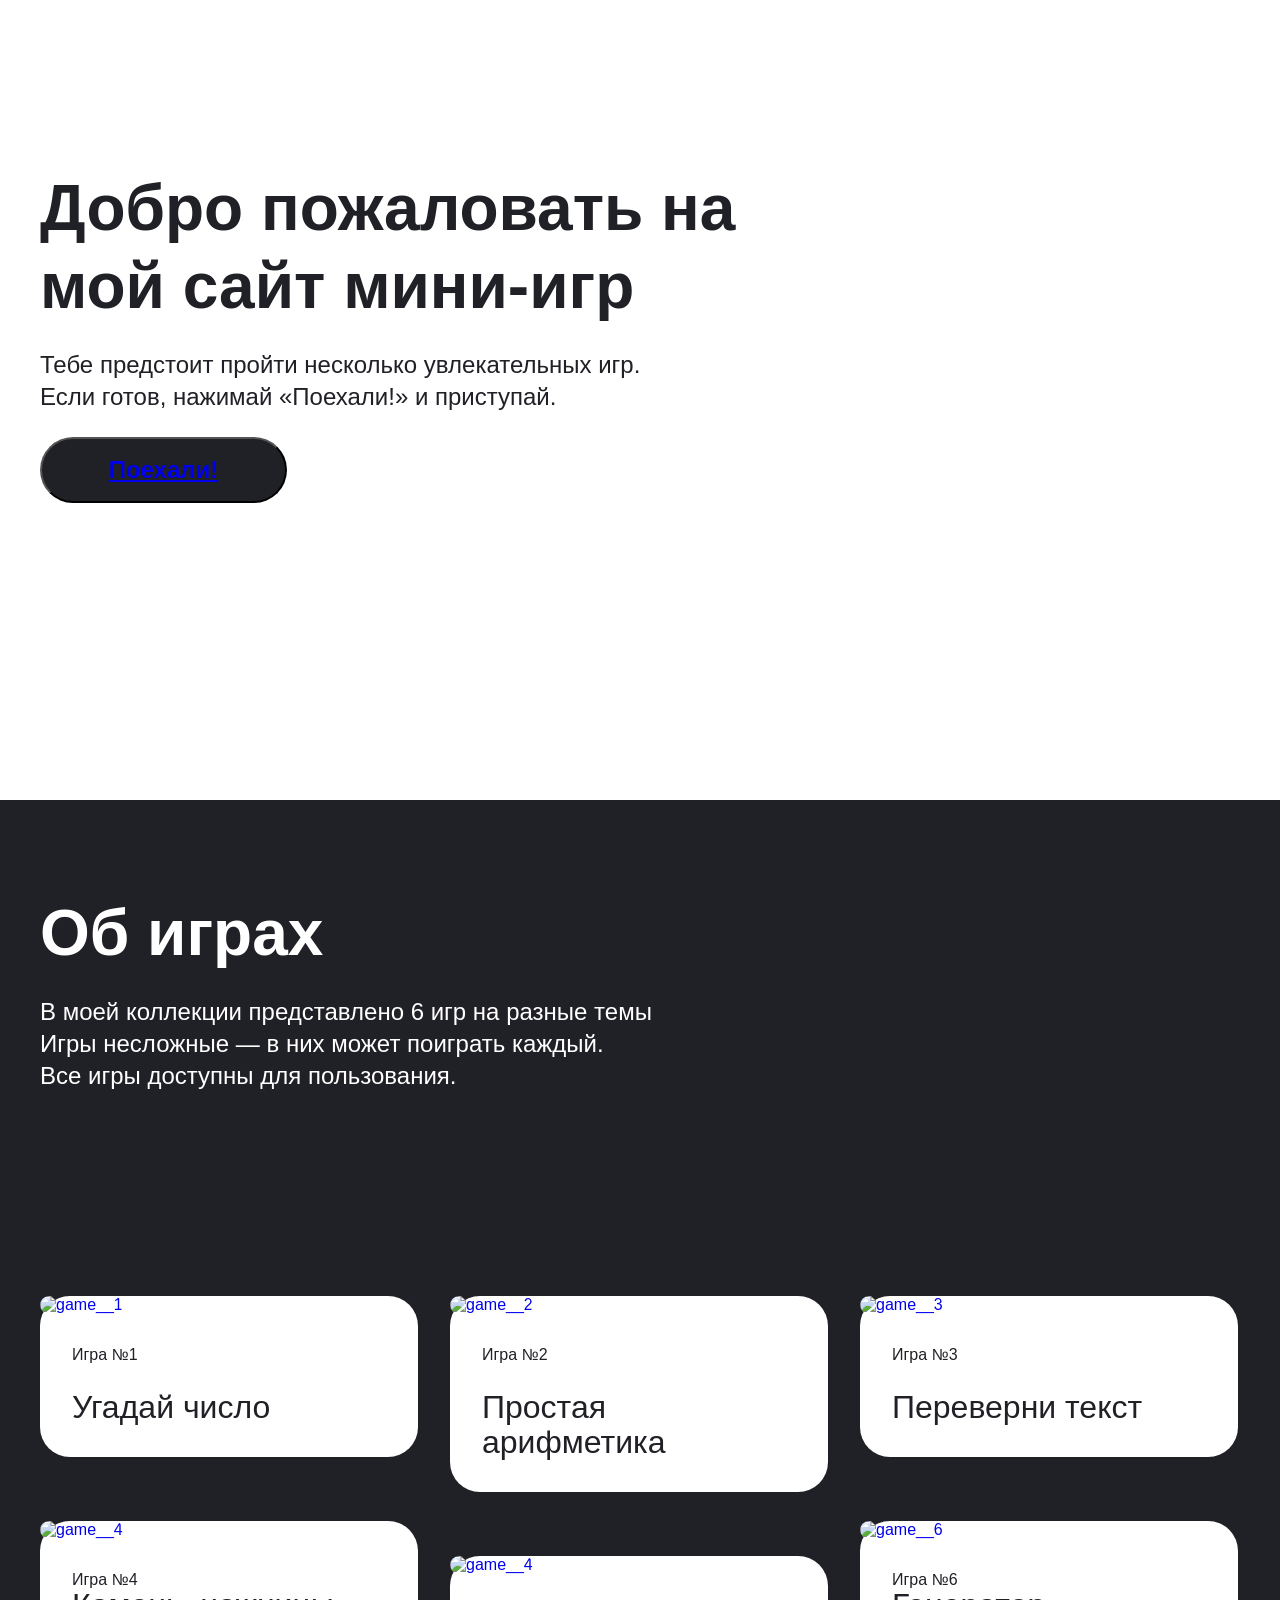
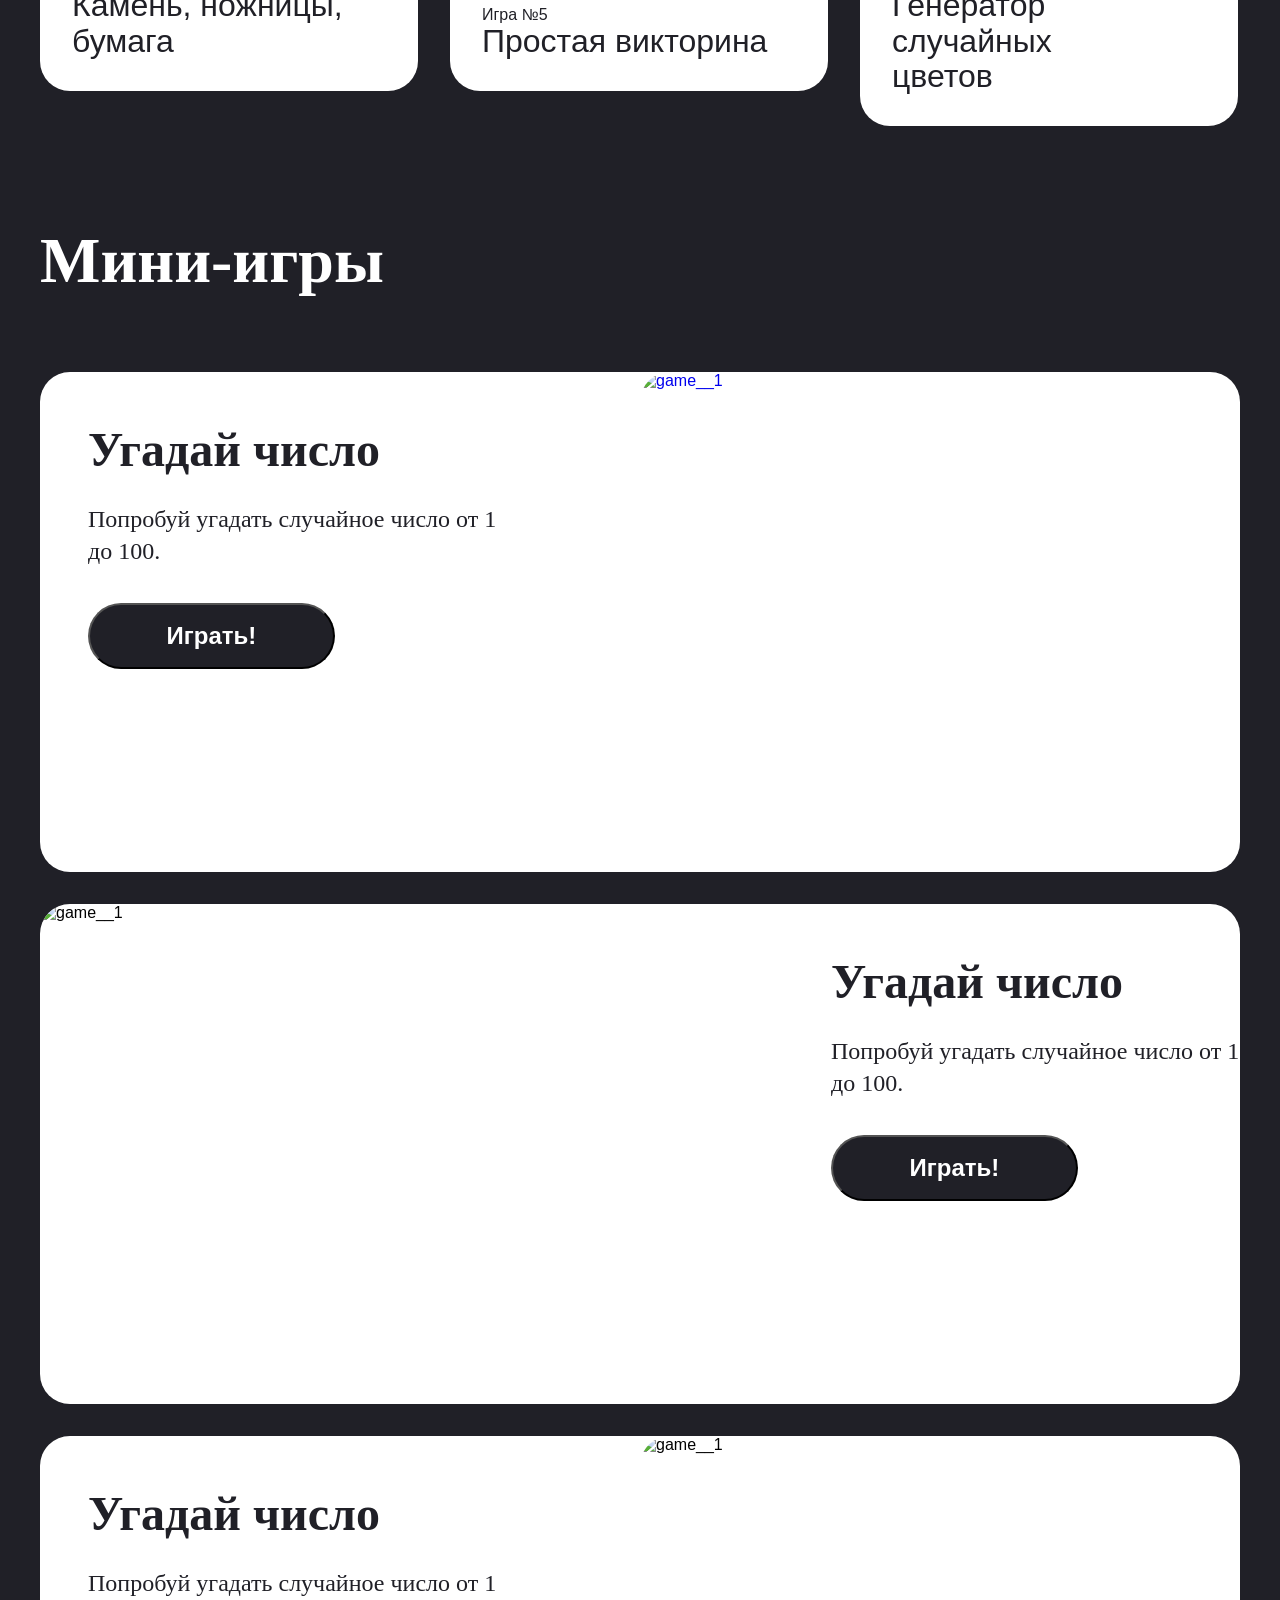
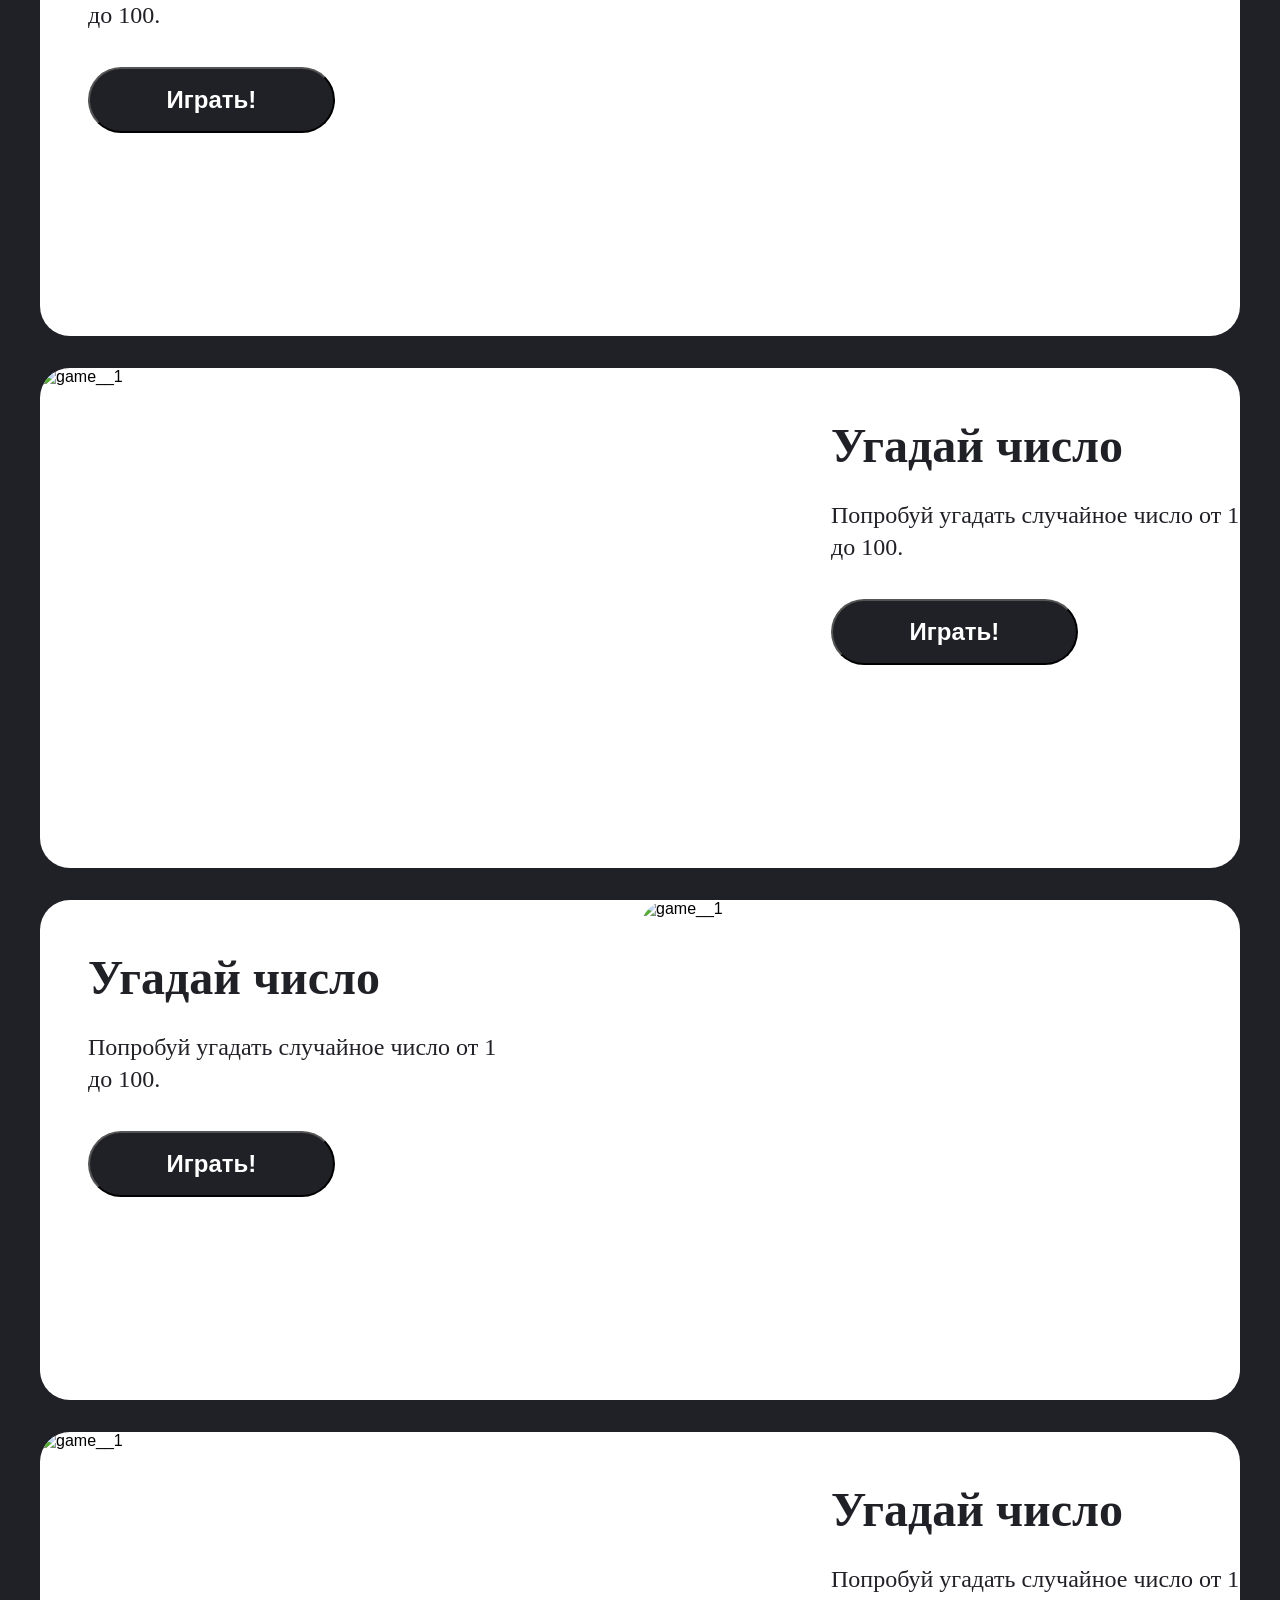
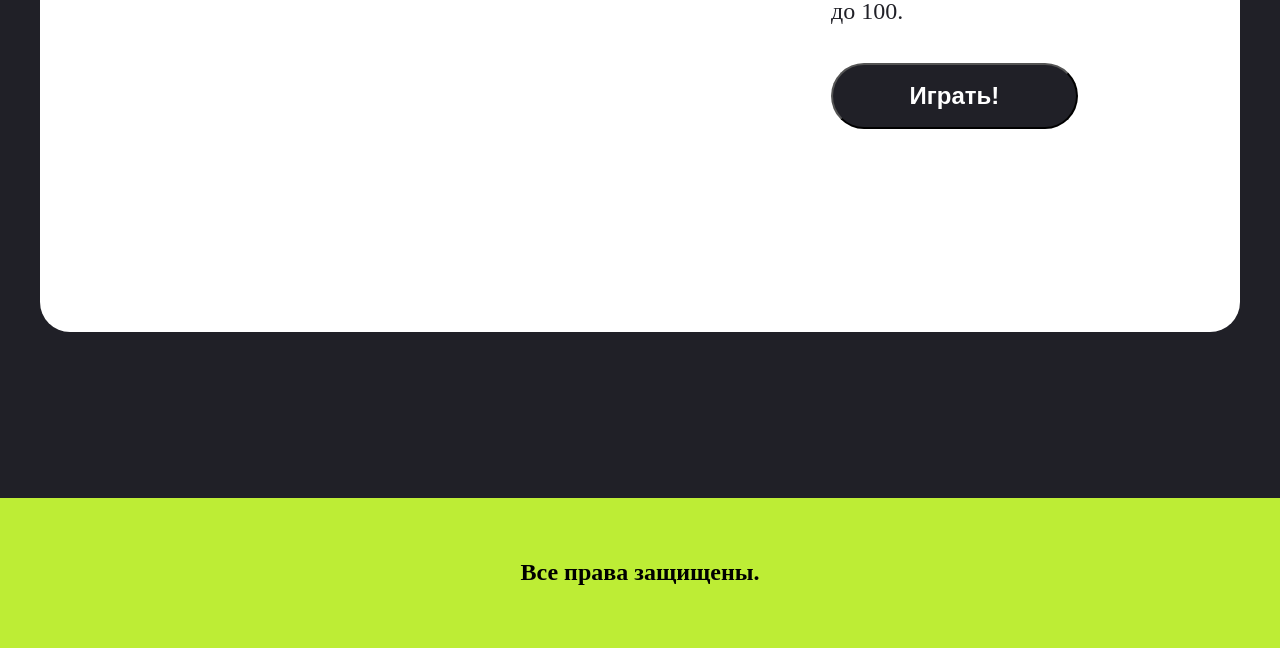
==== commit 30ba29f7: "game1" ====
--- a/index.html
+++ b/index.html
@@ -7,6 +7,7 @@
     <link rel="stylesheet" href="CSS/style.css">
     <link rel="preconnect" href="https://fonts.googleapis.com">
     <link rel="preconnect" href="https://fonts.gstatic.com" crossorigin>
+    <link rel="stylesheet" href="games_holder/game_1.html">
     <link href="https://fonts.googleapis.com/css2?family=Montserrat:wght@400;500;600&display=swap" rel="stylesheet">
     <title>Game__site</title>
 </head>
@@ -17,12 +18,16 @@
             <h1 class="top__title">Добро пожаловать на мой сайт мини-игр</h1>
             <p class="top__subtitle">Тебе предстоит пройти несколько увлекательных игр. <br> Если готов, нажимай
                 «Поехали!» и приступай.</p>
-            <button class="top__btn">Поехали!</button>
+
+            <button class="top__btn"><a href="#scroll_main">Поехали!</a></button>
+
+
+
         </div>
     </div>
     <main>
         <div class="for__games center">
-            <h2 class="for__games-title">Об играх</h2>
+            <h2 class="for__games-title" id="scroll_main">Об играх</h2>
             <p class="for__games-info">В моей коллекции представлено 6 игр на разные темы<br>Игры несложные — в них
                 может поиграть каждый.
                 <br>Все игры доступны для пользования.
@@ -30,37 +35,42 @@
 
             <div class="for__games-wrapper">
 
+
                 <div class="for__games-box">
                     <div class="for__games-card">
-                        <img class="for__games-card__img" src="../game__site/IMG/for__games/card__1.jpeg" alt="game__1">
-                        <div class="for__games-card__content">
-                            <h4 class="for__games-card__content-title">Игра №1</h4>
-                            <p class="for__games-card__content-game-name">Угадай число</p>
-                        </div>
+                        <a class="game_links" href="games_holder/game_1.html">
+                            <img class="for__games-card__img" src="IMG/for__games/card__1.jpeg" alt="game__1">
+                            <div class="for__games-card__content">
+                                <h4 class="for__games-card__content-title">Игра №1</h4>
+                                <p class="for__games-card__content-game-name">Угадай число</p>
+                            </div>
                     </div>
                     <div class="for__games-card for__games-card_big">
-                        <img class="for__games-card__img" src="../game__site/IMG/for__games/card__4.png" alt="game__1">
+                        <img class="for__games-card__img" src="IMG/for__games/card__4.png" alt="game__4">
                         <div class="for__games-card__content">
                             <h4 class="for__games-card__content-title">Игра №4</h4>
                             <p class="for__games-card__content-game-name">Камень, ножницы,<br>бумага</p>
+                            </a>
                         </div>
                     </div>
+                </div>
 
-                </div>
 
                 <div class="for__games-box">
                     <div class="for__games-card">
-                        <img class="for__games-card__img" src="../game__site/IMG/for__games/card__2.png" alt="game__1">
-                        <div class="for__games-card__content">
-                            <h4 class="for__games-card__content-title">Игра №2</h4>
-                            <p class="for__games-card__content-game-name">Простая арифметика</p>
-                        </div>
+                        <a class="game_links" href="games_holder/game_1.html">
+                            <img class="for__games-card__img" src="IMG/for__games/card__2.png" alt="game__2">
+                            <div class="for__games-card__content">
+                                <h4 class="for__games-card__content-title">Игра №2</h4>
+                                <p class="for__games-card__content-game-name">Простая арифметика</p>
+                            </div>
                     </div>
                     <div class="for__games-card ">
-                        <img class="for__games-card__img" src="../game__site/IMG/for__games/card__5.png" alt="game__1">
+                        <img class="for__games-card__img" src="IMG/for__games/card__5.png" alt="game__4">
                         <div class="for__games-card__content">
                             <h4 class="for__games-card__content-title">Игра №5</h4>
                             <p class="for__games-card__content-game-name">Простая викторина</p>
+                            </a>
                         </div>
                     </div>
 
@@ -68,17 +78,19 @@
                 </div>
                 <div class="for__games-box">
                     <div class="for__games-card">
-                        <img class="for__games-card__img" src="../game__site/IMG/for__games/card__3.png" alt="game__1">
-                        <div class="for__games-card__content">
-                            <h4 class="for__games-card__content-title">Игра №3</h4>
-                            <p class="for__games-card__content-game-name">Переверни текст</p>
-                        </div>
+                        <a class="game_links" href="games_holder/game_1.html">
+                            <img class="for__games-card__img" src="IMG/for__games/card__3.png" alt="game__3">
+                            <div class="for__games-card__content">
+                                <h4 class="for__games-card__content-title">Игра №3</h4>
+                                <p class="for__games-card__content-game-name">Переверни текст</p>
+                            </div>
                     </div>
                     <div class="for__games-card">
-                        <img class="for__games-card__img" src="../game__site/IMG/for__games/card__6.png" alt="game__1">
+                        <img class="for__games-card__img" src="IMG/for__games/card__6.png" alt="game__6">
                         <div class="for__games-card__content">
                             <h4 class="for__games-card__content-title">Игра №6</h4>
                             <p class="for__games-card__content-game-name">Генератор случайных <br>цветов</p>
+                            </a>
                         </div>
                     </div>
 
@@ -89,13 +101,14 @@
             <div class="game_list">
                 <h4 class="game_list-heading">Мини-игры</h4>
 
-                <div class="game_list-game1">
-                    <h5 class="game_list-game1-heading">Угадай число</h5>
-                    <p class="game_list-game1-text">Попробуй угадать случайное число от 1 до 100.</p>
-                    <button class="game_list-game1-btn">Играть!</button>
-                    <img class="game_list-game1-picture" src="IMG/for__games/card__1.jpeg" alt="game__1">
-                </div>
-
+                <a a class="game_links" href="games_holder/game_1.html">
+                    <div class="game_list-game1">
+                        <h5 class="game_list-game1-heading">Угадай число</h5>
+                        <p class="game_list-game1-text">Попробуй угадать случайное число от 1 до 100.</p>
+                        <button class="game_list-game1-btn">Играть!</button>
+                        <img class="game_list-game1-picture" src="IMG/for__games/card__1.jpeg" alt="game__1">
+                    </div>
+                </a>
 
                 <div class="game_list-game1">
                     <img class="game_list-game1-picture" src="IMG/for__games/card__1.jpeg" alt="game__1">
--- a/CSS/style.css
+++ b/CSS/style.css
@@ -72,6 +72,13 @@
   background-position: center;
   background-size: cover;
 }
+
+
+.game_links{
+  text-decoration: none; 
+ }
+ 
+
 .for__games-title {
   color: rgb(255, 255, 255);
   font-size: 64px;
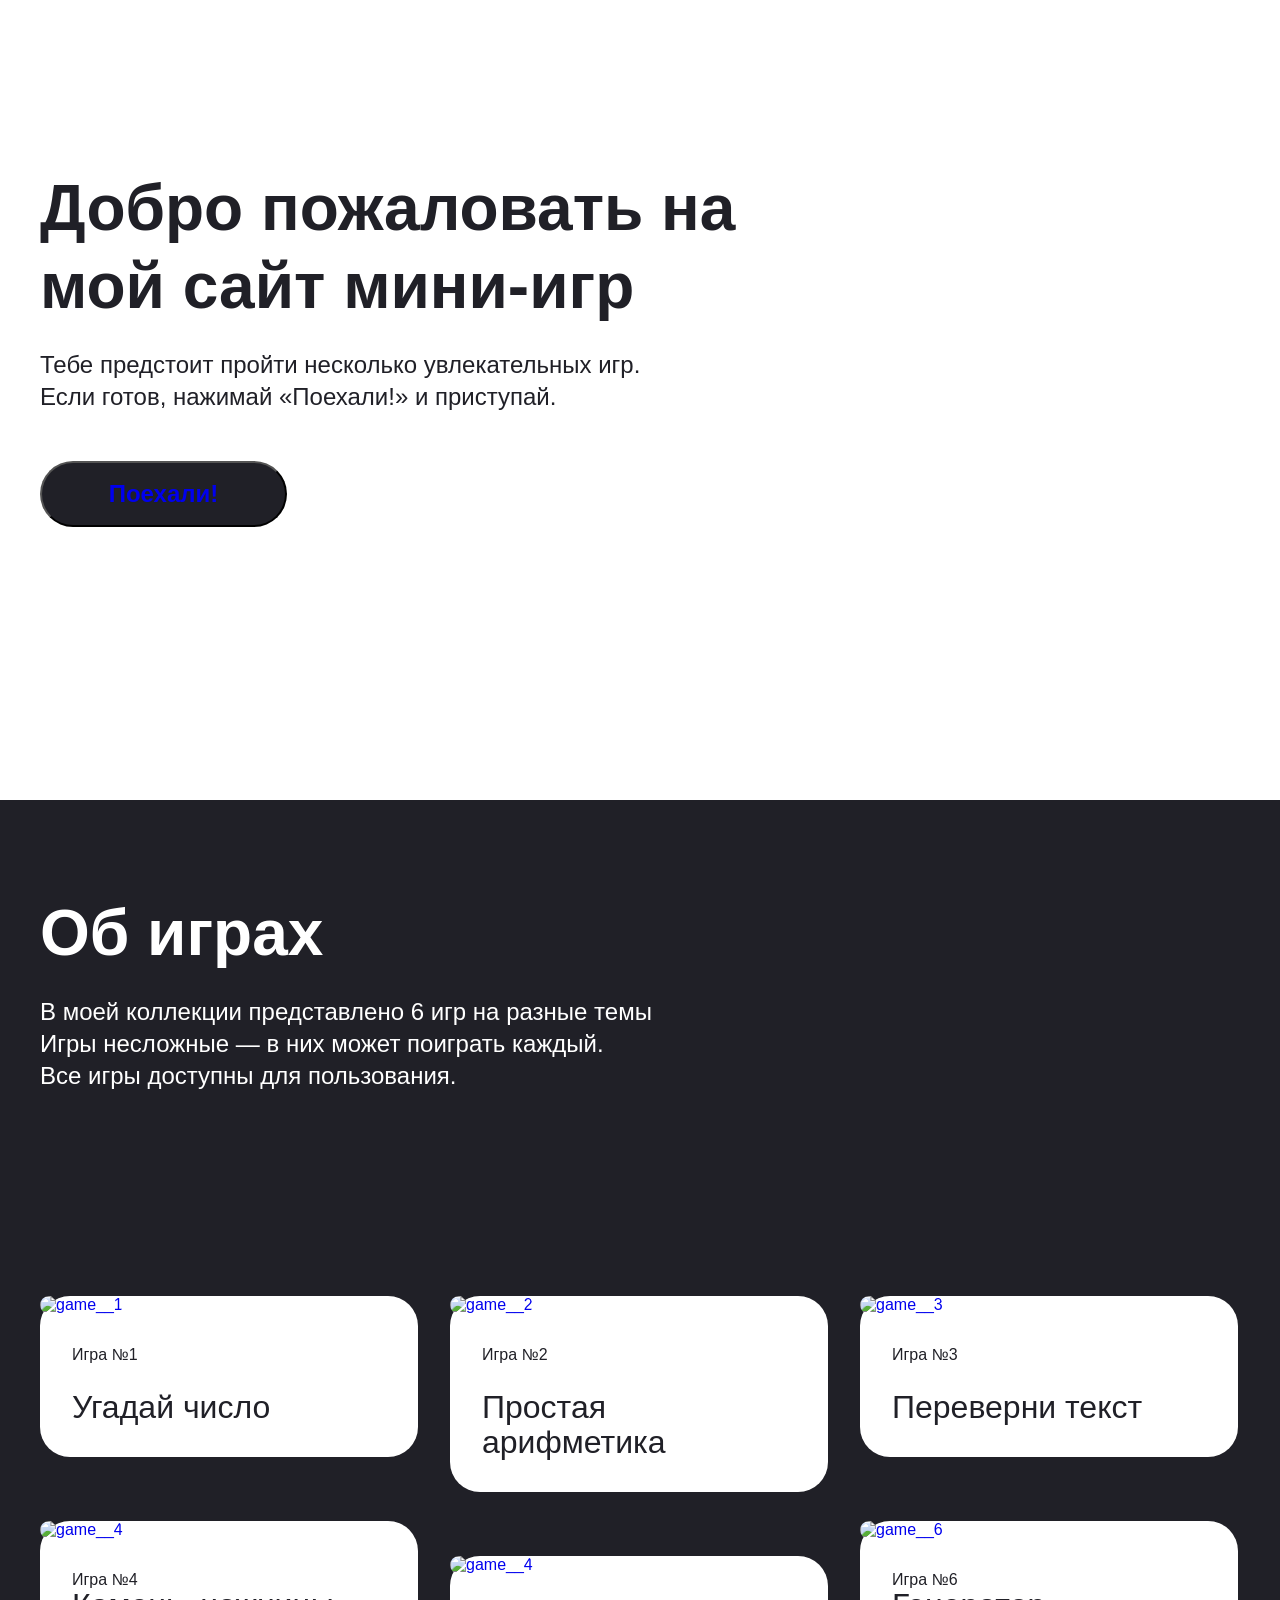
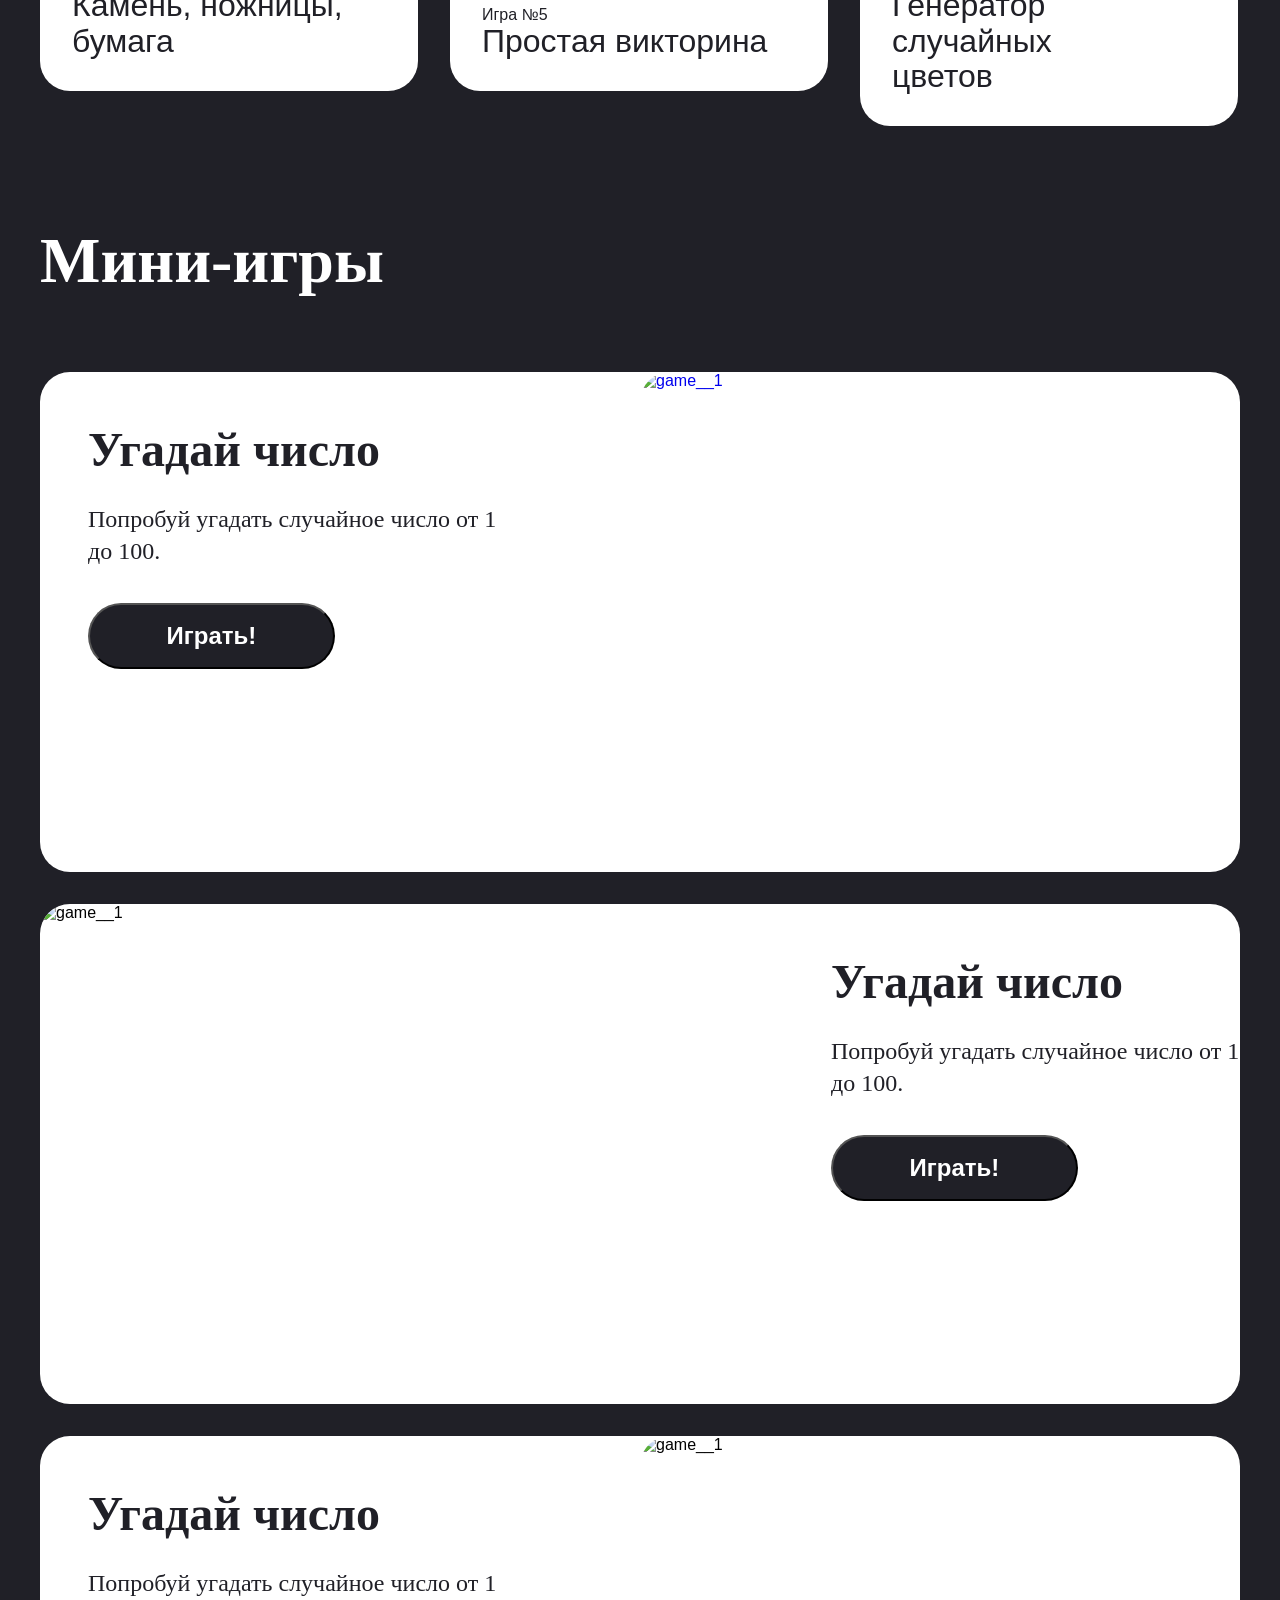
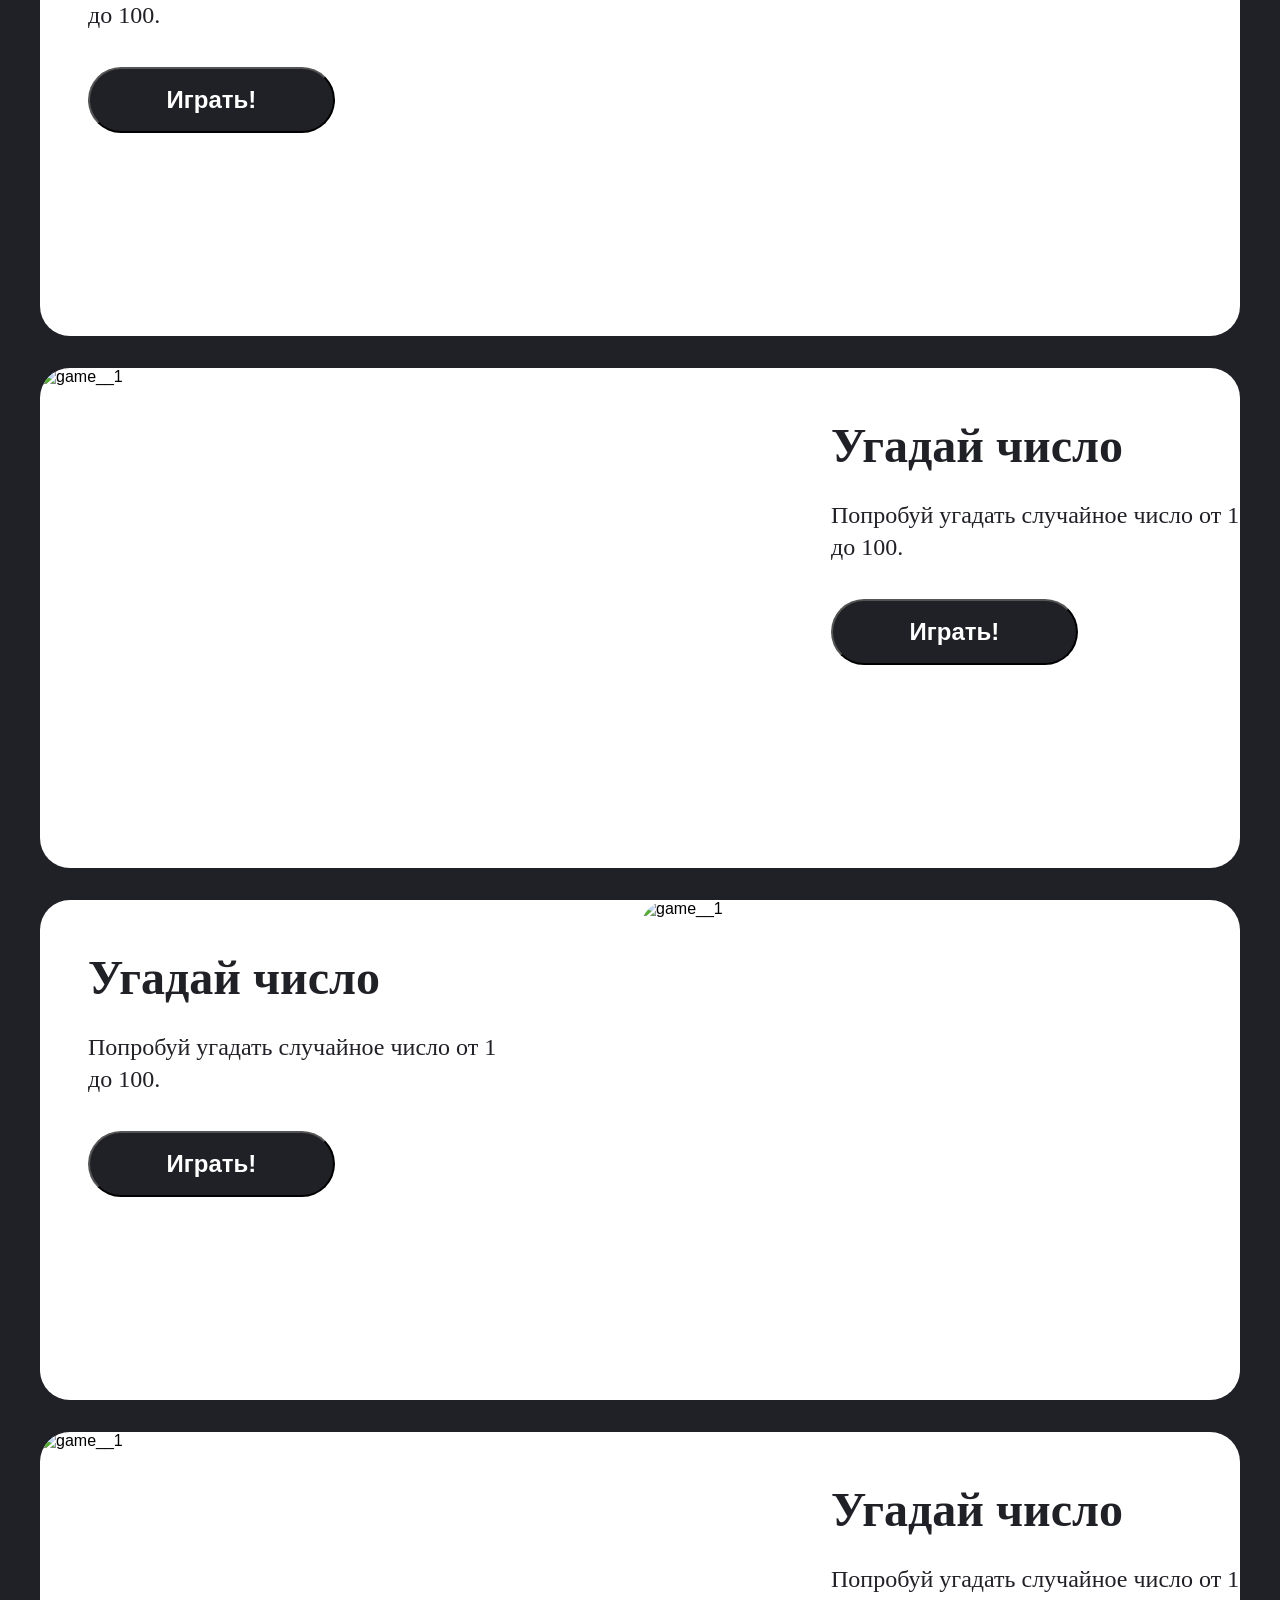
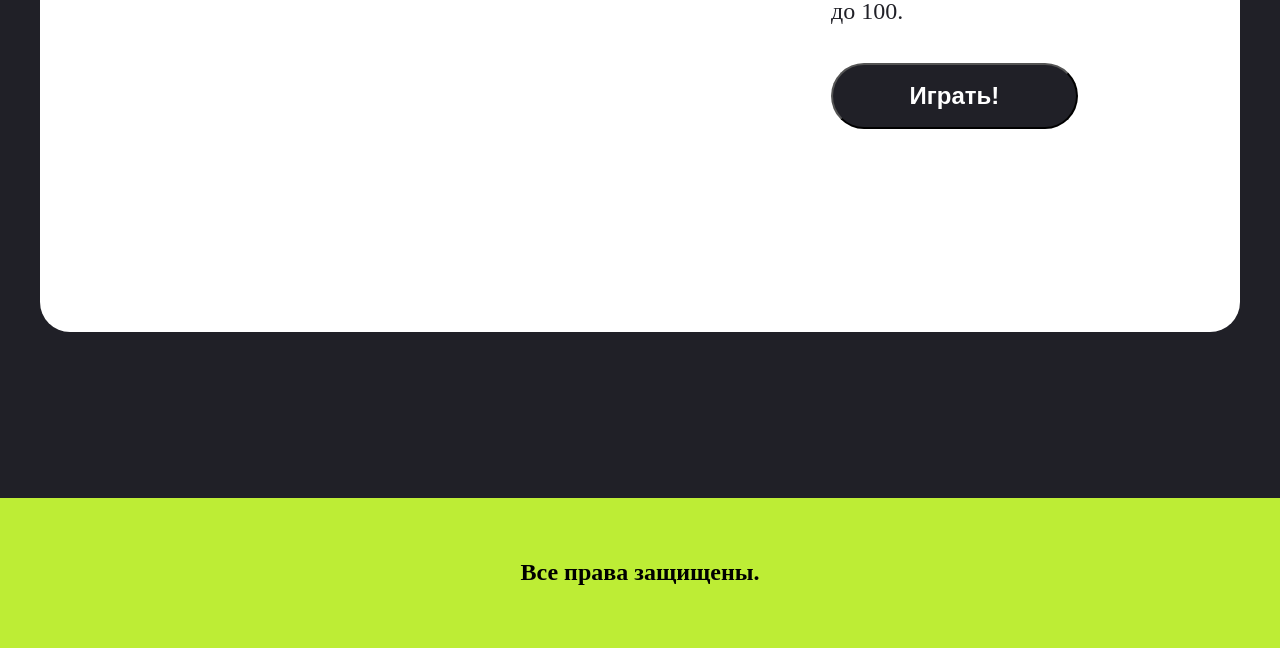
==== commit c2d32852: "game_1_homework" ====
--- a/index.html
+++ b/index.html
@@ -19,8 +19,9 @@
             <p class="top__subtitle">Тебе предстоит пройти несколько увлекательных игр. <br> Если готов, нажимай
                 «Поехали!» и приступай.</p>
 
-            <button class="top__btn"><a href="#scroll_main">Поехали!</a></button>
-
+            <a class="game_links" href="#scroll_main">
+                <button class="top__btn">Поехали!</a></button>
+            </a>
 
 
         </div>
--- a/CSS/style.css
+++ b/CSS/style.css
@@ -3,6 +3,7 @@
   padding: 0;
   box-sizing: border-box;
   font-family: "montserrat", sans-serif;
+scroll-behavior: smooth;
 }
 
 .center {
@@ -63,6 +64,10 @@
   cursor: pointer;
 }
 
+.game_links {
+  text-decoration: none;
+}
+
 .for__games {
   background-color: rgb(32, 32, 39);
   box-sizing: border-box;
@@ -72,13 +77,6 @@
   background-position: center;
   background-size: cover;
 }
-
-
-.game_links{
-  text-decoration: none; 
- }
- 
-
 .for__games-title {
   color: rgb(255, 255, 255);
   font-size: 64px;
